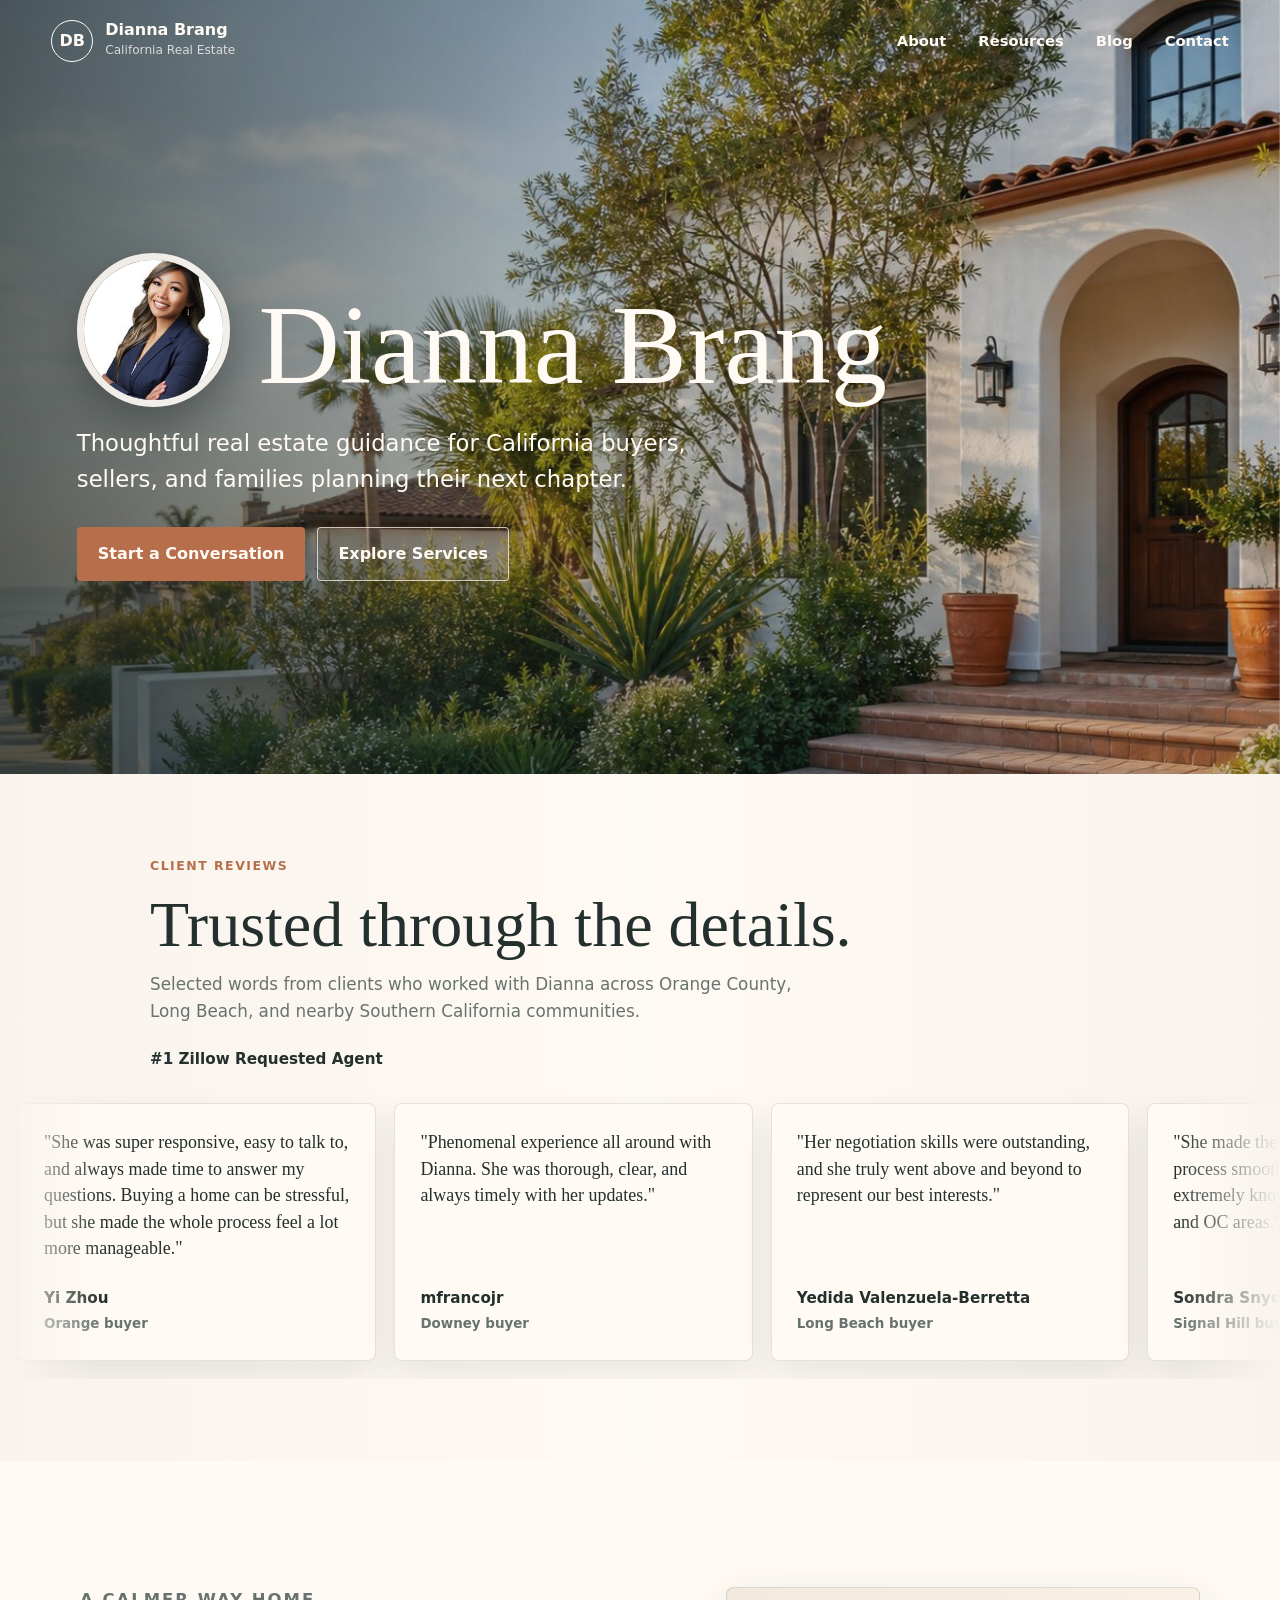
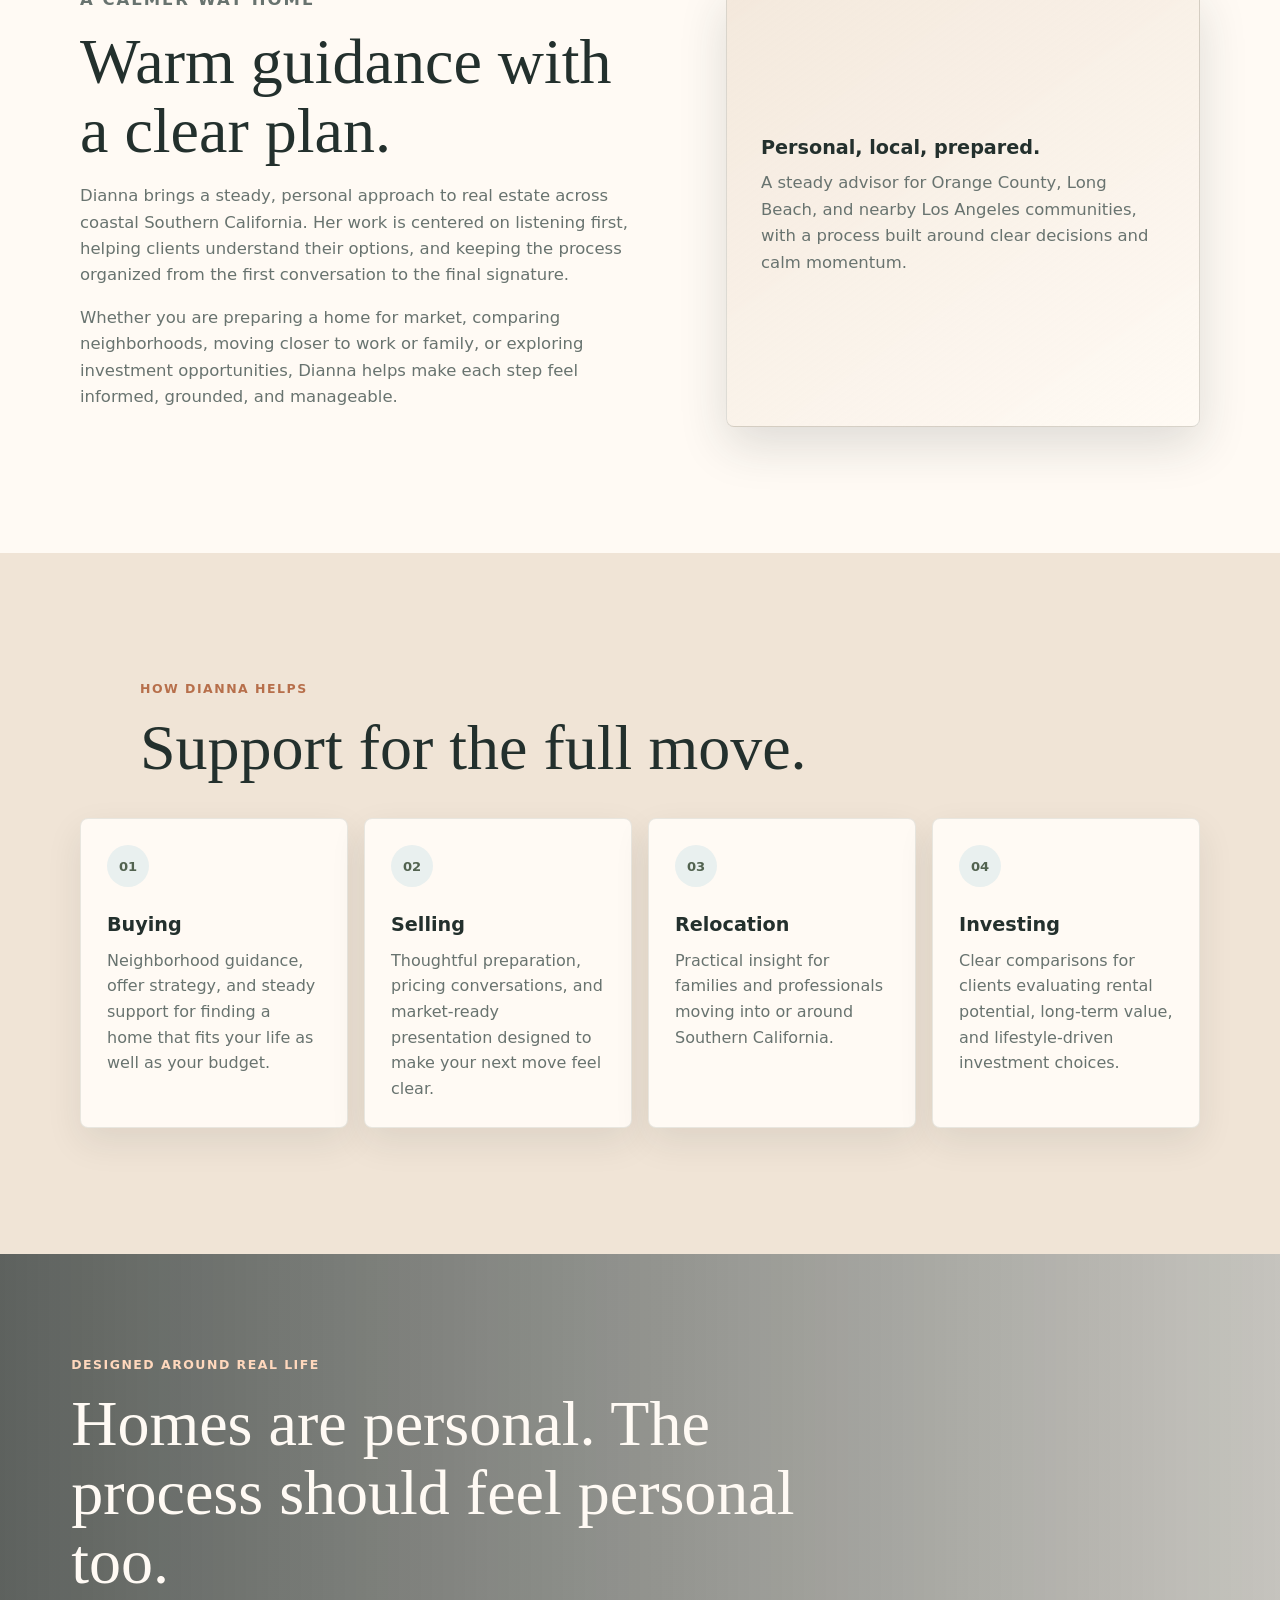
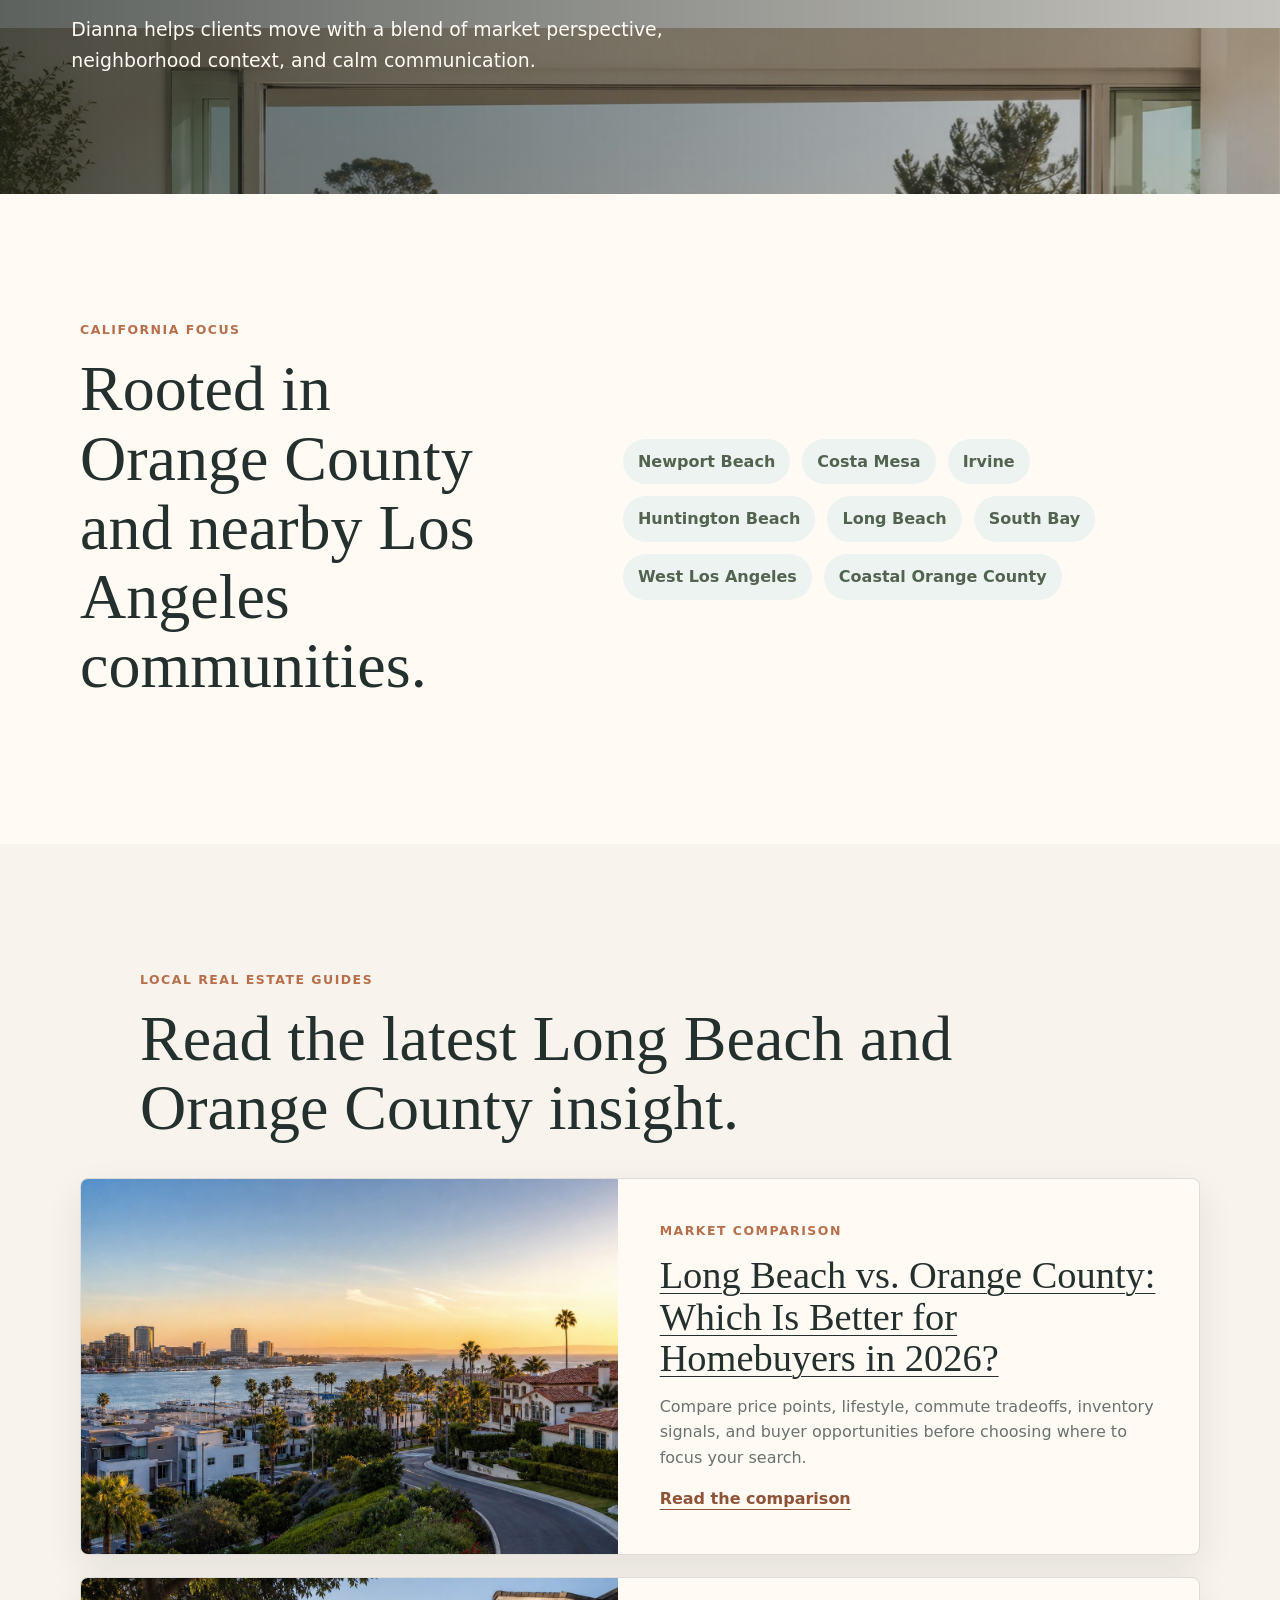
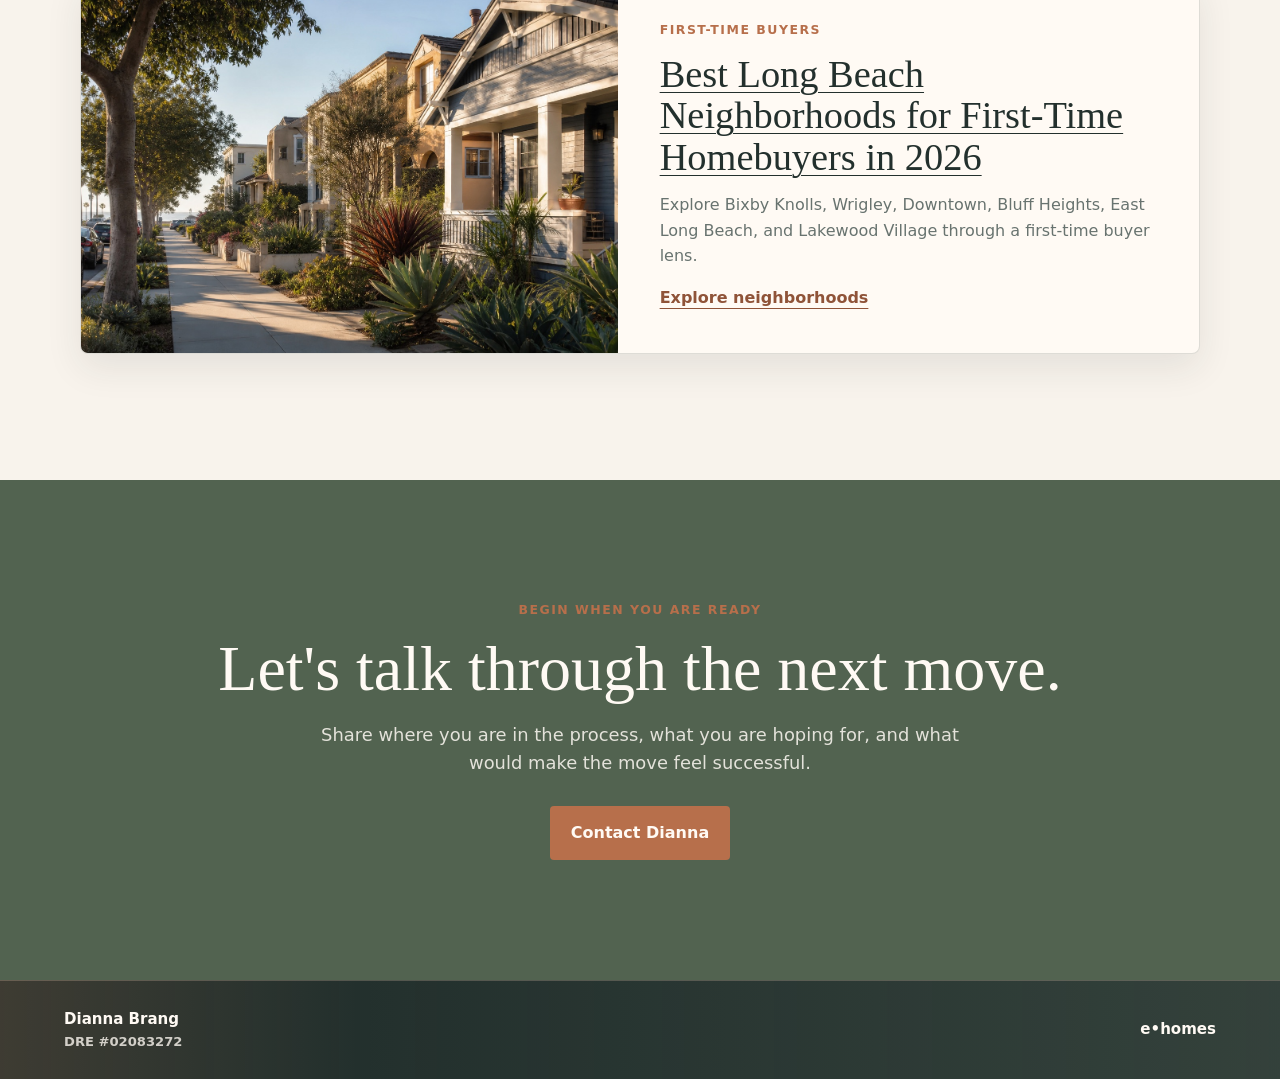
==== index.html @ 5119cfeb "removing top" ====
<!doctype html>
<html lang="en">
  <head>
    <meta charset="utf-8">
    <meta name="viewport" content="width=device-width, initial-scale=1">
    <meta
      name="description"
      content="Dianna Brang helps buyers and sellers move confidently through Orange County, Long Beach, Los Angeles, and Southern California real estate."
    >
    <meta name="robots" content="index, follow, max-image-preview:large">
    <title>Dianna Brang | California Real Estate Advisor</title>
    <link rel="canonical" href="https://www.diannabranghomes.com/">
    <link rel="stylesheet" href="./assets/css/styles.css?v=20260520-2">
    <script>
      if (window.location.pathname.endsWith("/index.html")) {
        window.location.replace(window.location.pathname.replace(/index\.html$/, "") + window.location.search + window.location.hash);
      }
    </script>
  </head>
  <body>
    <a class="skip-link" href="#main">Skip to content</a>

    <header class="site-header" data-site-header data-header-root="."></header>

    <main id="main">
      <section class="hero">
        <picture class="hero-media parallax-media" aria-hidden="true">
          <img
            class="parallax-image"
            src="./assets/img/california-home-hero.jpg"
            alt=""
            data-speed="0.18"
          >
        </picture>
        <div class="hero-shade" aria-hidden="true"></div>
        <div class="hero-content">
          <div class="hero-heading">
            <img class="hero-portrait" src="./media/profile_pic.jpg" alt="Portrait of Dianna Brang">
            <h1>Dianna Brang</h1>
          </div>
          <p class="hero-copy">
            Thoughtful real estate guidance for California buyers, sellers, and families
            planning their next chapter.
          </p>
          <div class="hero-actions">
            <a class="button button-primary" href="./contact/">Start a Conversation</a>
            <a class="button button-secondary" href="#services">Explore Services</a>
          </div>
        </div>
      </section>

      <section class="reviews-section" aria-labelledby="reviews-title">
        <div class="reviews-heading">
          <p class="eyebrow">Client Reviews</p>
          <h2 id="reviews-title">Trusted through the details.</h2>
          <p>
            Selected words from clients who worked with Dianna across Orange County,
            Long Beach, and nearby Southern California communities.
          </p>
        </div>

        <div class="award-note" aria-label="Zillow recognition">
          <strong>#1 Zillow Requested Agent</strong>
        </div>

        <div class="review-marquee" aria-label="Scrolling client review excerpts">
          <div class="review-track">
            <article class="review-card">
              <p>
                "She was super responsive, easy to talk to, and always made time to answer
                my questions. Buying a home can be stressful, but she made the whole
                process feel a lot more manageable."
              </p>
              <footer>Yi Zhou <span>Orange buyer</span></footer>
            </article>
            <article class="review-card">
              <p>
                "Phenomenal experience all around with Dianna. She was thorough, clear,
                and always timely with her updates."
              </p>
              <footer>mfrancojr <span>Downey buyer</span></footer>
            </article>
            <article class="review-card">
              <p>
                "Her negotiation skills were outstanding, and she truly went above and
                beyond to represent our best interests."
              </p>
              <footer>Yedida Valenzuela-Berretta <span>Long Beach buyer</span></footer>
            </article>
            <article class="review-card">
              <p>
                "She made the entire home-buying process smooth and stress-free. She's
                extremely knowledgeable about both LA and OC areas."
              </p>
              <footer>Sondra Snyder <span>Signal Hill buyer</span></footer>
            </article>
            <article class="review-card">
              <p>
                "Her professionalism, patience, and dedication made us feel confident and
                supported. We couldn't have asked for a better real estate agent."
              </p>
              <footer>laurarauch <span>Fountain Valley buyer</span></footer>
            </article>
            <article class="review-card">
              <p>
                "Dianna swiftly led the charge and kept us up to date with negotiation
                tactics alongside what was realistic for us."
              </p>
              <footer>Megan Ehlers <span>Huntington Beach buyer</span></footer>
            </article>
            <article class="review-card">
              <p>
                "As first-time home buyers, we had so many questions, and she patiently
                answered every one of them."
              </p>
              <footer>Jasmine Cheung <span>2024 buyer</span></footer>
            </article>
            <article class="review-card">
              <p>
                "She is so patient, attentive, hardworking and reliable. I would highly
                recommend Dianna if you want a trustworthy agent."
              </p>
              <footer>lornafortin <span>Norwalk buyer and seller</span></footer>
            </article>
            <article class="review-card">
              <p>
                "She led the entire process independently, from visiting condos on our
                behalf to managing timelines and expectations."
              </p>
              <footer>Antonio Garcia <span>Long Beach buyer</span></footer>
            </article>
            <article class="review-card">
              <p>
                "She was resourceful and connected us with a lender that saved us a full
                percentage point on the loan."
              </p>
              <footer>Brian Wilson <span>Orange buyer</span></footer>
            </article>

            <article class="review-card" aria-hidden="true">
              <p>
                "She was super responsive, easy to talk to, and always made time to answer
                my questions. Buying a home can be stressful, but she made the whole
                process feel a lot more manageable."
              </p>
              <footer>Yi Zhou <span>Orange buyer</span></footer>
            </article>
            <article class="review-card" aria-hidden="true">
              <p>
                "Phenomenal experience all around with Dianna. She was thorough, clear,
                and always timely with her updates."
              </p>
              <footer>mfrancojr <span>Downey buyer</span></footer>
            </article>
            <article class="review-card" aria-hidden="true">
              <p>
                "Her negotiation skills were outstanding, and she truly went above and
                beyond to represent our best interests."
              </p>
              <footer>Yedida Valenzuela-Berretta <span>Long Beach buyer</span></footer>
            </article>
            <article class="review-card" aria-hidden="true">
              <p>
                "She made the entire home-buying process smooth and stress-free. She's
                extremely knowledgeable about both LA and OC areas."
              </p>
              <footer>Sondra Snyder <span>Signal Hill buyer</span></footer>
            </article>
            <article class="review-card" aria-hidden="true">
              <p>
                "Her professionalism, patience, and dedication made us feel confident and
                supported. We couldn't have asked for a better real estate agent."
              </p>
              <footer>laurarauch <span>Fountain Valley buyer</span></footer>
            </article>
            <article class="review-card" aria-hidden="true">
              <p>
                "Dianna swiftly led the charge and kept us up to date with negotiation
                tactics alongside what was realistic for us."
              </p>
              <footer>Megan Ehlers <span>Huntington Beach buyer</span></footer>
            </article>
            <article class="review-card" aria-hidden="true">
              <p>
                "As first-time home buyers, we had so many questions, and she patiently
                answered every one of them."
              </p>
              <footer>Jasmine Cheung <span>2024 buyer</span></footer>
            </article>
            <article class="review-card" aria-hidden="true">
              <p>
                "She is so patient, attentive, hardworking and reliable. I would highly
                recommend Dianna if you want a trustworthy agent."
              </p>
              <footer>lornafortin <span>Norwalk buyer and seller</span></footer>
            </article>
            <article class="review-card" aria-hidden="true">
              <p>
                "She led the entire process independently, from visiting condos on our
                behalf to managing timelines and expectations."
              </p>
              <footer>Antonio Garcia <span>Long Beach buyer</span></footer>
            </article>
            <article class="review-card" aria-hidden="true">
              <p>
                "She was resourceful and connected us with a lender that saved us a full
                percentage point on the loan."
              </p>
              <footer>Brian Wilson <span>Orange buyer</span></footer>
            </article>
          </div>
        </div>
      </section>

      <section class="section about-section" id="about">
        <div class="content-grid about-grid">
          <div>
            <p class="eyebrow">A Calmer Way Home</p>
            <h2>Warm guidance with a clear plan.</h2>
            <p>
              Dianna brings a steady, personal approach to real estate across coastal
              Southern California. Her work is centered on listening first, helping clients
              understand their options, and keeping the process organized from the first
              conversation to the final signature.
            </p>
            <p>
              Whether you are preparing a home for market, comparing neighborhoods, moving
              closer to work or family, or exploring investment opportunities, Dianna helps
              make each step feel informed, grounded, and manageable.
            </p>
          </div>

          <aside class="profile-panel" aria-label="Dianna Brang profile">
            <div>
              <h3>Personal, local, prepared.</h3>
              <p>
                A steady advisor for Orange County, Long Beach, and nearby Los Angeles
                communities, with a process built around clear decisions and calm momentum.
              </p>
            </div>
          </aside>
        </div>
      </section>

      <section class="section services-section" id="services">
        <div class="section-heading">
          <p class="eyebrow">How Dianna Helps</p>
          <h2>Support for the full move.</h2>
        </div>

        <div class="service-grid">
          <article class="service-card">
            <span class="service-icon" aria-hidden="true">01</span>
            <h3>Buying</h3>
            <p>
              Neighborhood guidance, offer strategy, and steady support for finding a home
              that fits your life as well as your budget.
            </p>
          </article>
          <article class="service-card">
            <span class="service-icon" aria-hidden="true">02</span>
            <h3>Selling</h3>
            <p>
              Thoughtful preparation, pricing conversations, and market-ready presentation
              designed to make your next move feel clear.
            </p>
          </article>
          <article class="service-card">
            <span class="service-icon" aria-hidden="true">03</span>
            <h3>Relocation</h3>
            <p>
              Practical insight for families and professionals moving into or around
              Southern California.
            </p>
          </article>
          <article class="service-card">
            <span class="service-icon" aria-hidden="true">04</span>
            <h3>Investing</h3>
            <p>
              Clear comparisons for clients evaluating rental potential, long-term value,
              and lifestyle-driven investment choices.
            </p>
          </article>
        </div>
      </section>

      <section class="image-band">
        <div class="band-media parallax-media" aria-hidden="true">
          <img
            class="parallax-image"
            src="./assets/img/california-living-parallax.jpg"
            alt=""
            data-speed="0.14"
          >
        </div>
        <div class="band-content">
          <p class="eyebrow">Designed Around Real Life</p>
          <h2>Homes are personal. The process should feel personal too.</h2>
          <p>
            Dianna helps clients move with a blend of market perspective, neighborhood
            context, and calm communication.
          </p>
        </div>
      </section>

      <section class="section areas-section" id="areas">
        <div class="content-grid areas-grid">
          <div>
            <p class="eyebrow">California Focus</p>
            <h2>Rooted in Orange County and nearby Los Angeles communities.</h2>
          </div>
          <div class="area-list" aria-label="Service areas">
            <span>Newport Beach</span>
            <span>Costa Mesa</span>
            <span>Irvine</span>
            <span>Huntington Beach</span>
            <span>Long Beach</span>
            <span>South Bay</span>
            <span>West Los Angeles</span>
            <span>Coastal Orange County</span>
          </div>
        </div>
      </section>

      <section class="section blog-list-section" aria-labelledby="home-blog-title">
        <div class="section-heading">
          <p class="eyebrow">Local Real Estate Guides</p>
          <h2 id="home-blog-title">Read the latest Long Beach and Orange County insight.</h2>
        </div>

        <div class="blog-list">
          <article class="blog-card">
            <a class="blog-card-image" href="./blog/long-beach-vs-orange-county-real-estate-2026/" aria-label="Read Long Beach vs Orange County Real Estate">
              <img
                src="./assets/img/blog/long-beach-vs-orange-county-2026.jpg"
                alt="Southern California coastal homes representing Long Beach and Orange County real estate."
                width="1672"
                height="941"
                loading="lazy"
              >
            </a>
            <div class="blog-card-content">
              <p class="eyebrow">Market Comparison</p>
              <h2>
                <a href="./blog/long-beach-vs-orange-county-real-estate-2026/">
                  Long Beach vs. Orange County: Which Is Better for Homebuyers in 2026?
                </a>
              </h2>
              <p>
                Compare price points, lifestyle, commute tradeoffs, inventory signals, and
                buyer opportunities before choosing where to focus your search.
              </p>
              <a class="text-link" href="./blog/long-beach-vs-orange-county-real-estate-2026/">Read the comparison</a>
            </div>
          </article>

          <article class="blog-card">
            <a class="blog-card-image" href="./blog/best-long-beach-neighborhoods-first-time-homebuyers-2026/" aria-label="Read best Long Beach neighborhoods for first-time homebuyers">
              <img
                src="./assets/img/blog/long-beach-first-time-homebuyers-2026.jpg"
                alt="Tree-lined Long Beach street with starter homes and condos."
                width="1672"
                height="941"
                loading="lazy"
              >
            </a>
            <div class="blog-card-content">
              <p class="eyebrow">First-Time Buyers</p>
              <h2>
                <a href="./blog/best-long-beach-neighborhoods-first-time-homebuyers-2026/">
                  Best Long Beach Neighborhoods for First-Time Homebuyers in 2026
                </a>
              </h2>
              <p>
                Explore Bixby Knolls, Wrigley, Downtown, Bluff Heights, East Long Beach,
                and Lakewood Village through a first-time buyer lens.
              </p>
              <a class="text-link" href="./blog/best-long-beach-neighborhoods-first-time-homebuyers-2026/">Explore neighborhoods</a>
            </div>
          </article>
        </div>
      </section>

      <section class="cta-section">
        <div class="cta-inner">
          <p class="eyebrow">Begin When You Are Ready</p>
          <h2>Let's talk through the next move.</h2>
          <p>
            Share where you are in the process, what you are hoping for, and what would
            make the move feel successful.
          </p>
          <a class="button button-primary" href="./contact/">Contact Dianna</a>
        </div>
      </section>
    </main>

    <footer class="site-footer" data-site-footer></footer>

    <script src="./assets/js/main.js?v=20260520-3"></script>
  </body>
</html>
---- assets/css/styles.css ----
:root {
  --ivory: #f8f3ec;
  --warm-white: #fffaf4;
  --sand: #e7d5c2;
  --sage: #8b9b85;
  --sage-dark: #526350;
  --blue: #6d96a4;
  --terracotta: #b76f4b;
  --terracotta-dark: #8f5338;
  --charcoal: #23302d;
  --muted: #68736f;
  --line: rgba(35, 48, 45, 0.15);
  --shadow: 0 18px 48px rgba(35, 48, 45, 0.15);
  --header-height: 82px;
  font-family: ui-sans-serif, system-ui, -apple-system, BlinkMacSystemFont, "Segoe UI", sans-serif;
  color: var(--charcoal);
  background: var(--ivory);
}

* {
  box-sizing: border-box;
}

html {
  scroll-behavior: smooth;
}

body {
  margin: 0;
  background: var(--ivory);
  color: var(--charcoal);
  line-height: 1.6;
}

img {
  display: block;
  max-width: 100%;
}

a {
  color: inherit;
}

button,
input,
select,
textarea {
  font: inherit;
}

.skip-link {
  position: fixed;
  top: 12px;
  left: 12px;
  z-index: 100;
  transform: translateY(-150%);
  background: var(--charcoal);
  color: var(--warm-white);
  padding: 10px 14px;
  border-radius: 4px;
}

.skip-link:focus {
  transform: translateY(0);
}

.sr-only {
  position: absolute;
  width: 1px;
  height: 1px;
  padding: 0;
  margin: -1px;
  overflow: hidden;
  clip: rect(0, 0, 0, 0);
  white-space: nowrap;
  border: 0;
}

.site-header {
  position: fixed;
  top: 0;
  left: 0;
  right: 0;
  z-index: 20;
  min-height: var(--header-height);
  display: flex;
  align-items: center;
  justify-content: space-between;
  gap: 24px;
  padding: 18px clamp(18px, 4vw, 56px);
  color: var(--warm-white);
  transition: background 180ms ease, box-shadow 180ms ease, color 180ms ease;
}

.site-header.is-scrolled,
body.contact-page .site-header,
body.interior-page .site-header {
  background: rgba(255, 250, 244, 0.92);
  color: var(--charcoal);
  box-shadow: 0 10px 30px rgba(35, 48, 45, 0.1);
  backdrop-filter: blur(16px);
}

.brand {
  display: inline-flex;
  align-items: center;
  gap: 12px;
  text-decoration: none;
  min-width: 0;
}

.brand-mark {
  display: grid;
  place-items: center;
  width: 42px;
  height: 42px;
  border: 1px solid currentColor;
  border-radius: 50%;
  font-weight: 700;
  letter-spacing: 0;
}

.brand strong,
.brand small {
  display: block;
}

.brand strong {
  font-size: 1rem;
  line-height: 1.15;
}

.brand small {
  margin-top: 2px;
  font-size: 0.76rem;
  color: currentColor;
  opacity: 0.78;
}

.site-nav {
  display: flex;
  align-items: center;
  gap: clamp(16px, 2.5vw, 34px);
  font-size: 0.92rem;
  font-weight: 650;
}

.site-nav a {
  position: relative;
  text-decoration: none;
}

.site-nav a::after {
  content: "";
  position: absolute;
  left: 0;
  right: 0;
  bottom: -7px;
  height: 2px;
  background: currentColor;
  transform: scaleX(0);
  transform-origin: left;
  transition: transform 160ms ease;
}

.site-nav a:hover::after,
.site-nav a:focus-visible::after,
.site-nav a[aria-current="page"]::after {
  transform: scaleX(1);
}

.nav-toggle {
  display: none;
  width: 44px;
  height: 44px;
  border: 1px solid currentColor;
  border-radius: 50%;
  background: transparent;
  color: inherit;
  place-items: center;
  padding: 0;
}

.nav-toggle-line {
  display: block;
  width: 18px;
  height: 2px;
  background: currentColor;
  margin: 3px auto;
}

.hero,
.image-band {
  position: relative;
  overflow: hidden;
  isolation: isolate;
}

.hero {
  min-height: 86svh;
  display: flex;
  align-items: center;
  padding: calc(var(--header-height) + 48px) clamp(20px, 6vw, 80px) 70px;
}

.hero-media,
.band-media {
  position: absolute;
  inset: 0;
  z-index: -2;
}

.hero-media img,
.band-media img {
  width: 100%;
  height: 116%;
  object-fit: cover;
  transform: translate3d(0, var(--parallax-y, 0), 0);
  will-change: transform;
}

.hero-media img {
  object-position: center;
}

.hero-shade {
  position: absolute;
  inset: 0;
  z-index: -1;
  background:
    linear-gradient(90deg, rgba(25, 34, 31, 0.7), rgba(25, 34, 31, 0.22) 52%, rgba(25, 34, 31, 0.08)),
    linear-gradient(0deg, rgba(35, 48, 45, 0.16), transparent 52%);
}

.hero-content {
  max-width: 940px;
  color: var(--warm-white);
  text-wrap: balance;
}

.hero-heading {
  display: flex;
  align-items: end;
  gap: clamp(18px, 3vw, 28px);
  margin-bottom: 18px;
}

.hero-portrait {
  flex: 0 0 auto;
  width: clamp(96px, 12vw, 154px);
  aspect-ratio: 1;
  object-fit: cover;
  border-radius: 50%;
  border: 7px solid rgba(255, 250, 244, 0.9);
  box-shadow: 0 18px 44px rgba(10, 16, 15, 0.34);
}

.hero-heading h1 {
  max-width: 760px;
  font-size: clamp(3.6rem, 8.8vw, 7.2rem);
}

.eyebrow {
  margin: 0 0 14px;
  color: var(--terracotta);
  font-size: 0.78rem;
  font-weight: 800;
  letter-spacing: 0.12em;
  text-transform: uppercase;
}

.hero .eyebrow,
.image-band .eyebrow {
  color: #ffd8bd;
}

h1,
h2,
h3,
p {
  margin-top: 0;
}

h1,
h2,
h3 {
  line-height: 1.08;
}

h1 {
  margin-bottom: 0;
  font-family: Georgia, "Times New Roman", serif;
  font-size: clamp(4rem, 12vw, 8.8rem);
  font-weight: 500;
  letter-spacing: 0;
}

h2 {
  margin-bottom: 18px;
  font-family: Georgia, "Times New Roman", serif;
  font-size: clamp(2.1rem, 5vw, 4.8rem);
  font-weight: 500;
  letter-spacing: 0;
}

h3 {
  margin-bottom: 12px;
  font-size: 1.2rem;
}

.hero-copy {
  max-width: 610px;
  margin-bottom: 30px;
  font-size: clamp(1.05rem, 2vw, 1.42rem);
}

.hero-actions {
  display: flex;
  flex-wrap: wrap;
  gap: 12px;
}

.reviews-section {
  overflow: hidden;
  padding: clamp(52px, 7vw, 82px) 0;
  background:
    linear-gradient(90deg, rgba(248, 243, 236, 1), rgba(255, 250, 244, 0.92), rgba(248, 243, 236, 1)),
    var(--ivory);
}

.reviews-heading {
  width: min(980px, calc(100% - 40px));
  margin: 0 auto 30px;
}

.reviews-heading h2 {
  max-width: 760px;
  margin-bottom: 12px;
}

.reviews-heading p:not(.eyebrow) {
  max-width: 680px;
  margin-bottom: 0;
  color: var(--muted);
  font-size: 1.05rem;
}

.award-note {
  width: min(980px, calc(100% - 40px));
  margin: -8px auto 24px;
  display: flex;
  flex-wrap: wrap;
  align-items: center;
  gap: 8px 12px;
  color: var(--muted);
  font-size: 0.95rem;
}

.award-note strong {
  color: var(--charcoal);
  font-weight: 800;
}

.review-marquee {
  position: relative;
  width: 100%;
  overflow: hidden;
}

.review-marquee::before,
.review-marquee::after {
  content: "";
  position: absolute;
  top: 0;
  bottom: 0;
  z-index: 2;
  width: clamp(34px, 8vw, 120px);
  pointer-events: none;
}

.review-marquee::before {
  left: 0;
  background: linear-gradient(90deg, var(--ivory), rgba(248, 243, 236, 0));
}

.review-marquee::after {
  right: 0;
  background: linear-gradient(270deg, var(--ivory), rgba(248, 243, 236, 0));
}

.review-track {
  display: flex;
  width: max-content;
  max-width: none;
  flex-wrap: nowrap;
  gap: 18px;
  padding: 8px 18px 18px;
  animation: review-scroll 74s linear infinite;
}

.review-marquee:hover .review-track,
.review-marquee:focus-within .review-track {
  animation-play-state: paused;
}

.review-card {
  flex: 0 0 auto;
  display: flex;
  flex-direction: column;
  justify-content: space-between;
  width: clamp(280px, 28vw, 390px);
  min-height: 248px;
  padding: 25px;
  border: 1px solid rgba(35, 48, 45, 0.12);
  border-radius: 8px;
  background: var(--warm-white);
  box-shadow: 0 14px 36px rgba(35, 48, 45, 0.09);
}

.review-card p {
  margin-bottom: 24px;
  color: var(--charcoal);
  font-family: Georgia, "Times New Roman", serif;
  font-size: 1.12rem;
  line-height: 1.48;
}

.review-card footer {
  color: var(--charcoal);
  font-size: 0.95rem;
  font-weight: 800;
}

.review-card span {
  display: block;
  margin-top: 3px;
  color: var(--muted);
  font-size: 0.84rem;
  font-weight: 700;
}

@keyframes review-scroll {
  from {
    transform: translateX(0);
  }

  to {
    transform: translateX(-50%);
  }
}

.button {
  display: inline-flex;
  align-items: center;
  justify-content: center;
  min-height: 48px;
  padding: 13px 20px;
  border: 1px solid transparent;
  border-radius: 4px;
  font-weight: 750;
  text-decoration: none;
  cursor: pointer;
  transition: transform 160ms ease, background 160ms ease, color 160ms ease, border-color 160ms ease;
}

.button:hover,
.button:focus-visible {
  transform: translateY(-1px);
}

.button:disabled {
  cursor: wait;
  opacity: 0.68;
  transform: none;
}

.button-primary {
  background: var(--terracotta);
  color: var(--warm-white);
}

.button-primary:hover,
.button-primary:focus-visible {
  background: var(--terracotta-dark);
}

.button-secondary {
  border-color: rgba(255, 250, 244, 0.72);
  color: var(--warm-white);
  background: rgba(255, 250, 244, 0.08);
}

.section {
  padding: clamp(72px, 10vw, 126px) clamp(20px, 5vw, 72px);
}

.content-grid {
  width: min(1120px, 100%);
  margin: 0 auto;
  display: grid;
  grid-template-columns: minmax(0, 1.08fr) minmax(280px, 0.92fr);
  gap: clamp(36px, 7vw, 92px);
  align-items: center;
}

.about-section {
  background: var(--warm-white);
}

.about-grid p {
  max-width: 670px;
  color: var(--muted);
  font-size: 1.03rem;
}

.inline-links {
  margin-top: 24px;
}

.inline-links a,
.contact-aside a,
.site-footer a {
  color: var(--terracotta-dark);
  font-weight: 750;
  text-underline-offset: 4px;
}

.profile-panel {
  align-self: stretch;
  display: grid;
  align-content: center;
  gap: 22px;
  padding: clamp(18px, 4vw, 34px);
  border: 1px solid var(--line);
  border-radius: 8px;
  background: linear-gradient(145deg, rgba(231, 213, 194, 0.48), rgba(255, 250, 244, 0.92));
  box-shadow: var(--shadow);
}

.contact-aside img {
  width: 160px;
  height: 160px;
  object-fit: cover;
  border-radius: 50%;
  border: 8px solid var(--warm-white);
  box-shadow: 0 16px 36px rgba(35, 48, 45, 0.12);
}

.profile-panel p {
  margin-bottom: 0;
}

.services-section {
  background: #f0e4d6;
}

.section-heading {
  width: min(1000px, 100%);
  margin: 0 auto 36px;
}

.service-grid {
  width: min(1120px, 100%);
  margin: 0 auto;
  display: grid;
  grid-template-columns: repeat(4, minmax(0, 1fr));
  gap: 16px;
}

.service-card {
  min-height: 270px;
  padding: 26px;
  border-radius: 8px;
  background: var(--warm-white);
  border: 1px solid rgba(35, 48, 45, 0.1);
  box-shadow: 0 14px 36px rgba(35, 48, 45, 0.09);
}

.service-card p {
  margin-bottom: 0;
  color: var(--muted);
}

.service-icon {
  display: inline-grid;
  place-items: center;
  width: 42px;
  height: 42px;
  margin-bottom: 28px;
  border-radius: 50%;
  background: #e9f0ef;
  color: var(--sage-dark);
  font-size: 0.82rem;
  font-weight: 800;
}

.calculator-section {
  background: var(--warm-white);
}

.calculator-layout {
  width: min(1120px, 100%);
  margin: 0 auto;
  display: grid;
  grid-template-columns: minmax(260px, 0.82fr) minmax(0, 1.18fr);
  gap: clamp(32px, 6vw, 76px);
  align-items: start;
}

.calculator-intro {
  position: sticky;
  top: calc(var(--header-height) + 24px);
}

.calculator-intro p:not(.eyebrow) {
  max-width: 540px;
  color: var(--muted);
  font-size: 1.04rem;
}

.mortgage-calculator {
  display: grid;
  gap: 18px;
  padding: clamp(22px, 4vw, 34px);
  border: 1px solid var(--line);
  border-radius: 8px;
  background: linear-gradient(145deg, rgba(231, 213, 194, 0.32), rgba(255, 250, 244, 0.96));
  box-shadow: var(--shadow);
}

.calculator-fields {
  display: grid;
  grid-template-columns: repeat(2, minmax(0, 1fr));
  gap: 16px;
}

.mortgage-calculator label {
  display: grid;
  gap: 7px;
  color: var(--charcoal);
  font-weight: 750;
}

.mortgage-calculator label span {
  font-size: 0.92rem;
}

.mortgage-calculator input,
.mortgage-calculator select {
  width: 100%;
  min-height: 48px;
  border: 1px solid rgba(35, 48, 45, 0.22);
  border-radius: 5px;
  background: #fffdf9;
  color: var(--charcoal);
  padding: 12px 13px;
  outline: none;
  transition: border-color 160ms ease, box-shadow 160ms ease;
}

.mortgage-calculator input:focus,
.mortgage-calculator select:focus {
  border-color: var(--blue);
  box-shadow: 0 0 0 4px rgba(109, 150, 164, 0.18);
}

.calculator-result {
  padding: clamp(20px, 4vw, 30px);
  border-radius: 8px;
  background: var(--charcoal);
  color: var(--warm-white);
}

.calculator-result > span {
  display: block;
  color: rgba(255, 250, 244, 0.72);
  font-size: 0.86rem;
  font-weight: 800;
  letter-spacing: 0.08em;
  text-transform: uppercase;
}

.calculator-result strong {
  display: block;
  margin-top: 6px;
  font-size: clamp(2.35rem, 6vw, 4rem);
  line-height: 1.05;
}

.calculator-result dl {
  display: grid;
  gap: 10px;
  margin: 24px 0 0;
}

.calculator-result div {
  display: flex;
  align-items: baseline;
  justify-content: space-between;
  gap: 16px;
  padding-top: 10px;
  border-top: 1px solid rgba(255, 250, 244, 0.16);
}

.calculator-result dt {
  color: rgba(255, 250, 244, 0.72);
}

.calculator-result dd {
  margin: 0;
  font-weight: 800;
}

.calculator-result p {
  margin: 20px 0 0;
  color: rgba(255, 250, 244, 0.7);
  font-size: 0.9rem;
}

.image-band {
  min-height: 540px;
  display: grid;
  place-items: center;
  padding: 80px 20px;
  color: var(--warm-white);
}

.image-band::after {
  content: "";
  position: absolute;
  inset: 0;
  z-index: -1;
  background: linear-gradient(90deg, rgba(20, 29, 27, 0.68), rgba(20, 29, 27, 0.22));
}

.band-content {
  width: min(840px, 100%);
  margin-right: auto;
  padding-left: clamp(0px, 4vw, 52px);
}

.band-content p:not(.eyebrow) {
  max-width: 620px;
  font-size: 1.18rem;
}

.areas-section {
  background: var(--warm-white);
}

.areas-grid {
  grid-template-columns: minmax(0, 0.88fr) minmax(0, 1.12fr);
}

.area-list {
  display: flex;
  flex-wrap: wrap;
  gap: 12px;
}

.area-list span {
  display: inline-flex;
  align-items: center;
  min-height: 44px;
  padding: 10px 15px;
  border-radius: 999px;
  background: #edf3f1;
  color: var(--sage-dark);
  font-weight: 700;
}

.cta-section {
  padding: clamp(76px, 10vw, 120px) 20px;
  background: var(--sage-dark);
  color: var(--warm-white);
}

.cta-inner {
  width: min(860px, 100%);
  margin: 0 auto;
  text-align: center;
}

.cta-inner p:not(.eyebrow) {
  max-width: 650px;
  margin: 0 auto 28px;
  color: rgba(255, 250, 244, 0.84);
  font-size: 1.12rem;
}

.site-footer {
  display: grid;
  grid-template-columns: repeat(2, minmax(0, 1fr));
  align-items: center;
  gap: 16px;
  padding: 28px clamp(20px, 5vw, 72px);
  border-top: 1px solid rgba(255, 216, 189, 0.22);
  background:
    linear-gradient(90deg, rgba(183, 111, 75, 0.18), transparent 28%, rgba(139, 155, 133, 0.16)),
    var(--charcoal);
  color: var(--warm-white);
  font-size: 0.94rem;
  letter-spacing: 0;
}

.site-footer .footer-brand,
.site-footer .footer-item {
  color: inherit;
  font: inherit;
  font-weight: 650;
  line-height: 1.4;
  margin: 0;
  overflow-wrap: anywhere;
  text-decoration: none;
}

.footer-brand {
  display: flex;
  flex-direction: column;
  gap: 3px;
  text-align: left;
}

.footer-license {
  color: rgba(255, 250, 244, 0.78);
  font-size: 0.82rem;
  font-weight: 600;
}

.site-footer .footer-item {
  text-align: right;
}

.contact-hero {
  min-height: 430px;
  display: grid;
  align-items: end;
  padding: calc(var(--header-height) + 70px) clamp(20px, 5vw, 72px) 70px;
  background:
    linear-gradient(125deg, rgba(82, 99, 80, 0.95), rgba(109, 150, 164, 0.76)),
    url("../img/california-living-parallax.jpg") center / cover;
  color: var(--warm-white);
}

.contact-intro {
  width: min(900px, 100%);
}

.contact-intro h1 {
  font-size: clamp(3rem, 8vw, 6.2rem);
}

.contact-intro p {
  max-width: 680px;
  font-size: 1.12rem;
  color: rgba(255, 250, 244, 0.86);
}

.contact-section {
  background: var(--ivory);
}

.contact-layout {
  width: min(1120px, 100%);
  margin: 0 auto;
  display: grid;
  grid-template-columns: minmax(250px, 0.72fr) minmax(0, 1.28fr);
  gap: clamp(28px, 5vw, 62px);
  align-items: start;
}

.contact-aside {
  position: sticky;
  top: calc(var(--header-height) + 24px);
  padding: 28px;
  border-radius: 8px;
  background: var(--warm-white);
  border: 1px solid var(--line);
  box-shadow: var(--shadow);
}

.contact-aside img {
  margin-bottom: 22px;
}

.contact-aside p {
  color: var(--muted);
}

.contact-form {
  padding: clamp(22px, 4vw, 38px);
  border-radius: 8px;
  background: var(--warm-white);
  border: 1px solid var(--line);
  box-shadow: var(--shadow);
}

.form-grid {
  display: grid;
  grid-template-columns: repeat(2, minmax(0, 1fr));
  gap: 18px;
}

.contact-form label {
  display: grid;
  gap: 7px;
  color: var(--charcoal);
  font-weight: 750;
}

.contact-form label span {
  font-size: 0.92rem;
}

.contact-form input,
.contact-form select,
.contact-form textarea {
  width: 100%;
  border: 1px solid rgba(35, 48, 45, 0.22);
  border-radius: 5px;
  background: #fffdf9;
  color: var(--charcoal);
  padding: 12px 13px;
  outline: none;
  transition: border-color 160ms ease, box-shadow 160ms ease;
}

.contact-form select:has(option[value=""]:checked),
.contact-form select option[value=""] {
  color: rgba(35, 48, 45, 0.52);
}

.contact-form select option:not([value=""]) {
  color: var(--charcoal);
}

.contact-form textarea {
  resize: vertical;
  min-height: 160px;
}

.contact-form input:focus,
.contact-form select:focus,
.contact-form textarea:focus {
  border-color: var(--blue);
  box-shadow: 0 0 0 4px rgba(109, 150, 164, 0.18);
}

.contact-form .field-error {
  border-color: var(--terracotta-dark);
}

.full-field {
  grid-column: 1 / -1;
}

.form-note {
  margin: 18px 0 24px;
  color: var(--muted);
  font-size: 0.94rem;
}

.form-status {
  margin: 16px 0 0;
  min-height: 24px;
  color: var(--sage-dark);
  font-weight: 750;
}

.form-status.is-error {
  color: var(--terracotta-dark);
}

.form-status.is-success {
  color: var(--sage-dark);
}

.blog-index-hero {
  background:
    linear-gradient(125deg, rgba(35, 48, 45, 0.9), rgba(82, 99, 80, 0.7)),
    url("../img/blog/housing-market-update-2026.jpg") center / cover;
}

.blog-list-section {
  background: var(--ivory);
}

.blog-list {
  width: min(1120px, 100%);
  margin: 0 auto;
  display: grid;
  gap: 22px;
}

.blog-card {
  display: grid;
  grid-template-columns: minmax(260px, 0.48fr) minmax(0, 0.52fr);
  overflow: hidden;
  border: 1px solid var(--line);
  border-radius: 8px;
  background: var(--warm-white);
  box-shadow: 0 14px 36px rgba(35, 48, 45, 0.09);
}

.blog-card-image {
  position: relative;
  min-height: 280px;
  background: #d8e4e0;
}

.blog-card-image img {
  width: 100%;
  height: 100%;
  object-fit: cover;
}

.blog-card-content {
  display: grid;
  align-content: center;
  padding: clamp(24px, 4vw, 42px);
}

.blog-card h2 {
  margin-bottom: 14px;
  font-size: clamp(1.65rem, 3vw, 2.55rem);
}

.blog-card h2 a,
.text-link,
.related-grid a {
  color: inherit;
  text-decoration-thickness: 1px;
  text-underline-offset: 5px;
}

.blog-card p:not(.eyebrow) {
  color: var(--muted);
  font-size: 1rem;
}

.text-link {
  color: var(--terracotta-dark);
  font-weight: 800;
}

.blog-article-hero {
  padding: calc(var(--header-height) + 74px) clamp(20px, 5vw, 72px) 44px;
  background:
    linear-gradient(135deg, rgba(255, 250, 244, 0.96), rgba(231, 213, 194, 0.72)),
    var(--warm-white);
}

.blog-article-intro {
  width: min(980px, 100%);
  margin: 0 auto;
}

.blog-article-intro h1 {
  max-width: 980px;
  margin-bottom: 20px;
  color: var(--charcoal);
  font-size: clamp(2.6rem, 6.6vw, 5.8rem);
}

.blog-article-intro p:not(.eyebrow):not(.article-meta) {
  max-width: 780px;
  color: var(--muted);
  font-size: clamp(1.08rem, 2vw, 1.28rem);
}

.breadcrumb {
  display: flex;
  flex-wrap: wrap;
  gap: 8px;
  margin-bottom: 28px;
  color: var(--muted);
  font-size: 0.88rem;
  font-weight: 750;
}

.breadcrumb a {
  color: var(--terracotta-dark);
  text-decoration-thickness: 1px;
  text-underline-offset: 4px;
}

.article-meta {
  margin: 18px 0 0;
  color: var(--sage-dark);
  font-size: 0.94rem;
  font-weight: 800;
}

.article-cover {
  width: min(1120px, calc(100% - 40px));
  margin: clamp(28px, 5vw, 52px) auto 0;
  overflow: hidden;
  border-radius: 8px;
  box-shadow: var(--shadow);
}

.article-cover img {
  width: 100%;
  aspect-ratio: 1672 / 941;
  object-fit: cover;
}

.blog-article {
  width: min(860px, calc(100% - 40px));
  margin: 0 auto;
  padding: clamp(46px, 7vw, 78px) 0 clamp(60px, 8vw, 92px);
  color: var(--charcoal);
  font-size: 1.06rem;
}

.blog-article h2 {
  margin-top: 44px;
  margin-bottom: 14px;
  font-size: clamp(1.65rem, 3vw, 2.55rem);
}

.blog-article p,
.blog-article li {
  color: var(--muted);
}

.blog-article strong {
  color: var(--charcoal);
}

.blog-article ul {
  padding-left: 1.2rem;
}

.blog-article li + li {
  margin-top: 7px;
}

.article-summary,
.info-panel,
.article-cta {
  border: 1px solid var(--line);
  border-radius: 8px;
  background: var(--warm-white);
  box-shadow: 0 14px 36px rgba(35, 48, 45, 0.08);
}

.article-summary {
  margin-bottom: 34px;
  padding: clamp(22px, 4vw, 30px);
}

.article-summary h2,
.info-panel h2,
.article-cta h2 {
  margin-top: 0;
}

.comparison-grid {
  display: grid;
  grid-template-columns: repeat(2, minmax(0, 1fr));
  gap: 18px;
  margin: 34px 0 12px;
}

.info-panel {
  padding: clamp(22px, 3vw, 28px);
}

.info-panel h2 {
  font-size: clamp(1.35rem, 2.2vw, 1.8rem);
}

.neighborhood-list {
  display: grid;
  gap: 16px;
  margin-top: 30px;
}

.neighborhood-item {
  padding-bottom: 24px;
  border-bottom: 1px solid var(--line);
}

.neighborhood-item:last-child {
  border-bottom: 0;
}

.article-cta {
  margin-top: 46px;
  padding: clamp(24px, 4vw, 34px);
  background: linear-gradient(145deg, rgba(231, 213, 194, 0.42), rgba(255, 250, 244, 0.96));
}

.article-actions {
  display: flex;
  flex-wrap: wrap;
  gap: 12px;
  margin-top: 22px;
}

.button-outline {
  border-color: rgba(35, 48, 45, 0.24);
  background: transparent;
  color: var(--charcoal);
}

.button-outline:hover,
.button-outline:focus-visible {
  border-color: var(--terracotta-dark);
  color: var(--terracotta-dark);
}

.sources-section {
  margin-top: 48px;
  padding-top: 26px;
  border-top: 1px solid var(--line);
}

.sources-section h2 {
  font-size: clamp(1.35rem, 2.4vw, 1.9rem);
}

.sources-section a,
.related-grid a {
  color: var(--terracotta-dark);
  font-weight: 750;
}

.related-posts {
  background: var(--warm-white);
}

.related-grid {
  width: min(1120px, 100%);
  margin: 0 auto;
  display: grid;
  grid-template-columns: repeat(2, minmax(0, 1fr));
  gap: 16px;
}

.related-grid a {
  display: grid;
  align-items: center;
  min-height: 112px;
  padding: 24px;
  border: 1px solid var(--line);
  border-radius: 8px;
  background: var(--ivory);
  box-shadow: 0 10px 28px rgba(35, 48, 45, 0.07);
}

@media (max-width: 920px) {
  .site-header {
    min-height: 72px;
  }

  .nav-toggle {
    display: grid;
  }

  .site-nav {
    position: absolute;
    top: calc(100% - 8px);
    right: clamp(18px, 4vw, 40px);
    width: min(280px, calc(100vw - 36px));
    display: grid;
    gap: 0;
    padding: 10px;
    border-radius: 8px;
    background: var(--warm-white);
    color: var(--charcoal);
    box-shadow: var(--shadow);
    transform: translateY(-8px);
    opacity: 0;
    pointer-events: none;
    transition: opacity 160ms ease, transform 160ms ease;
  }

  .site-header.nav-open .site-nav {
    transform: translateY(0);
    opacity: 1;
    pointer-events: auto;
  }

  .site-nav a {
    padding: 12px;
  }

  .content-grid,
  .areas-grid,
  .calculator-layout,
  .contact-layout,
  .blog-card,
  .comparison-grid,
  .related-grid {
    grid-template-columns: 1fr;
  }

  .calculator-intro {
    position: static;
  }

  .service-grid {
    grid-template-columns: repeat(2, minmax(0, 1fr));
  }

  .contact-aside {
    position: static;
  }

  .blog-card-image {
    min-height: 250px;
  }
}

@media (max-width: 640px) {
  :root {
    --header-height: 72px;
  }

  .site-header {
    padding: 14px 18px;
  }

  .brand small {
    display: none;
  }

  .hero {
    min-height: 82svh;
    align-items: end;
    padding: calc(var(--header-height) + 36px) 20px 56px;
  }

  h1 {
    font-size: clamp(3.35rem, 18vw, 5.5rem);
  }

  .hero-actions,
  .button {
    width: 100%;
  }

  .article-actions {
    width: 100%;
  }

  .hero-heading {
    align-items: start;
    flex-direction: column;
  }

  .hero-portrait {
    width: 98px;
    border-width: 5px;
  }

  .hero-media img,
  .band-media img {
    height: 100%;
    transform: none;
  }

  .review-track {
    animation-duration: 96s;
  }

  .review-card {
    min-height: 286px;
  }

  .service-grid,
  .calculator-fields,
  .form-grid {
    grid-template-columns: 1fr;
  }

  .service-card {
    min-height: 0;
  }

  .image-band {
    min-height: 470px;
    place-items: end start;
  }

  .band-content {
    padding-left: 0;
  }

  .site-footer {
    gap: 10px;
    padding: 22px 16px;
    font-size: clamp(0.72rem, 2.6vw, 0.9rem);
  }

  .blog-article,
  .article-cover {
    width: calc(100% - 36px);
  }
}

@media (prefers-reduced-motion: reduce) {
  *,
  *::before,
  *::after {
    scroll-behavior: auto !important;
    transition-duration: 0.01ms !important;
    animation-duration: 0.01ms !important;
  }

  .parallax-image {
    transform: none !important;
  }

  .review-track {
    transform: none !important;
    scroll-snap-type: x mandatory;
    animation: none;
  }

  .review-marquee {
    overflow-x: auto;
  }

  .review-card {
    scroll-snap-align: start;
  }
}
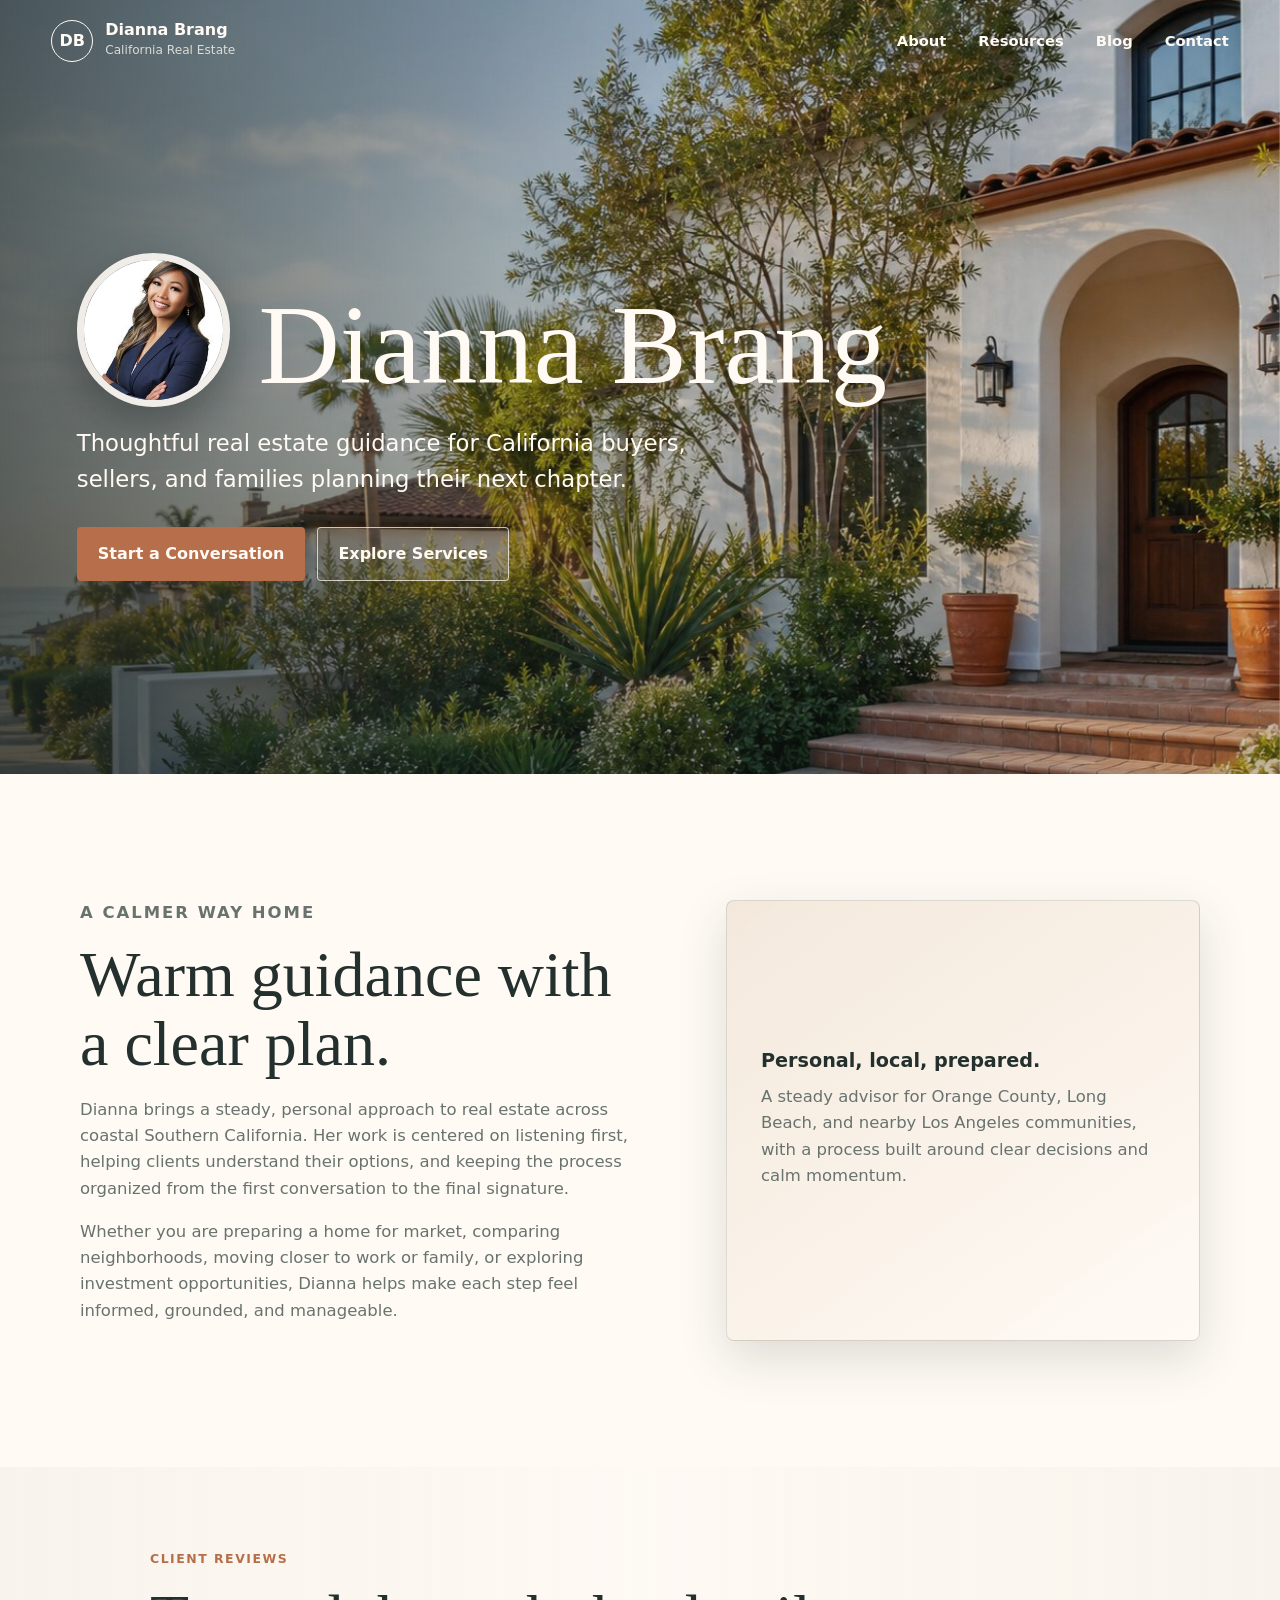
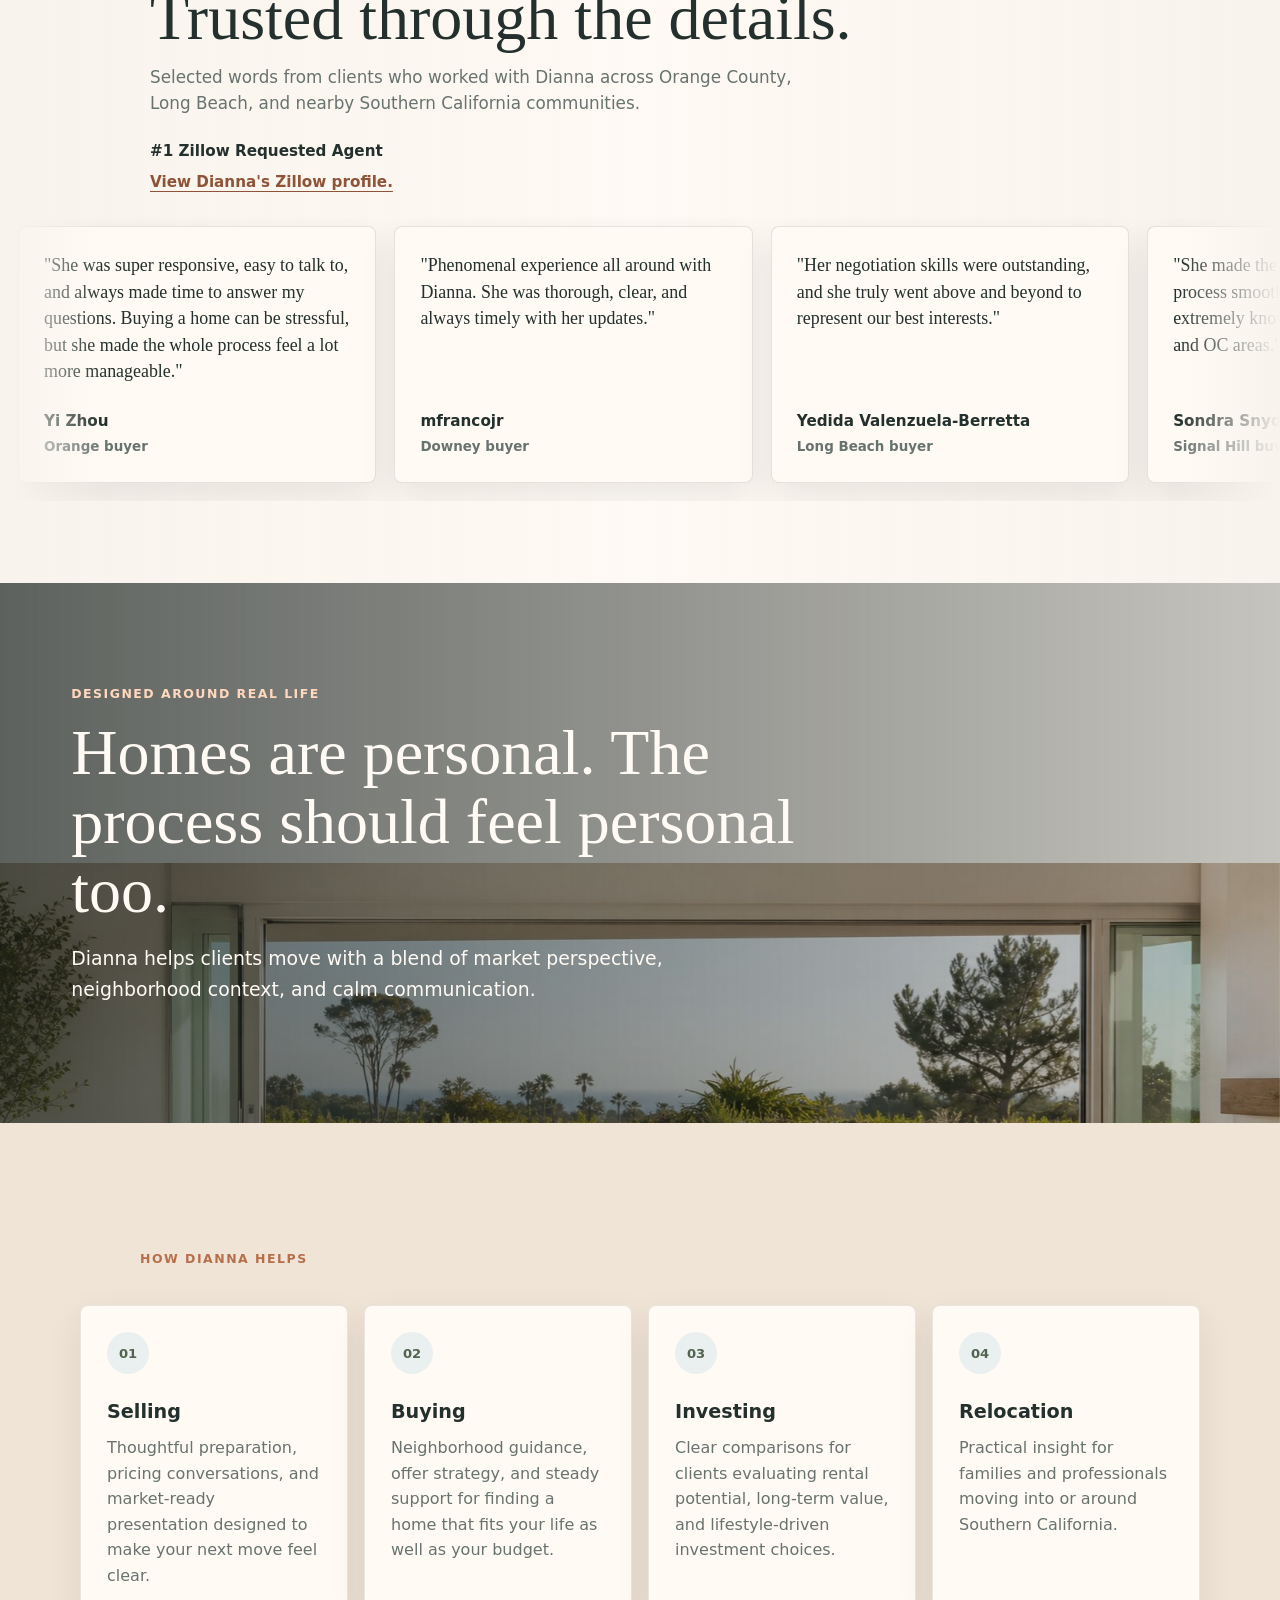
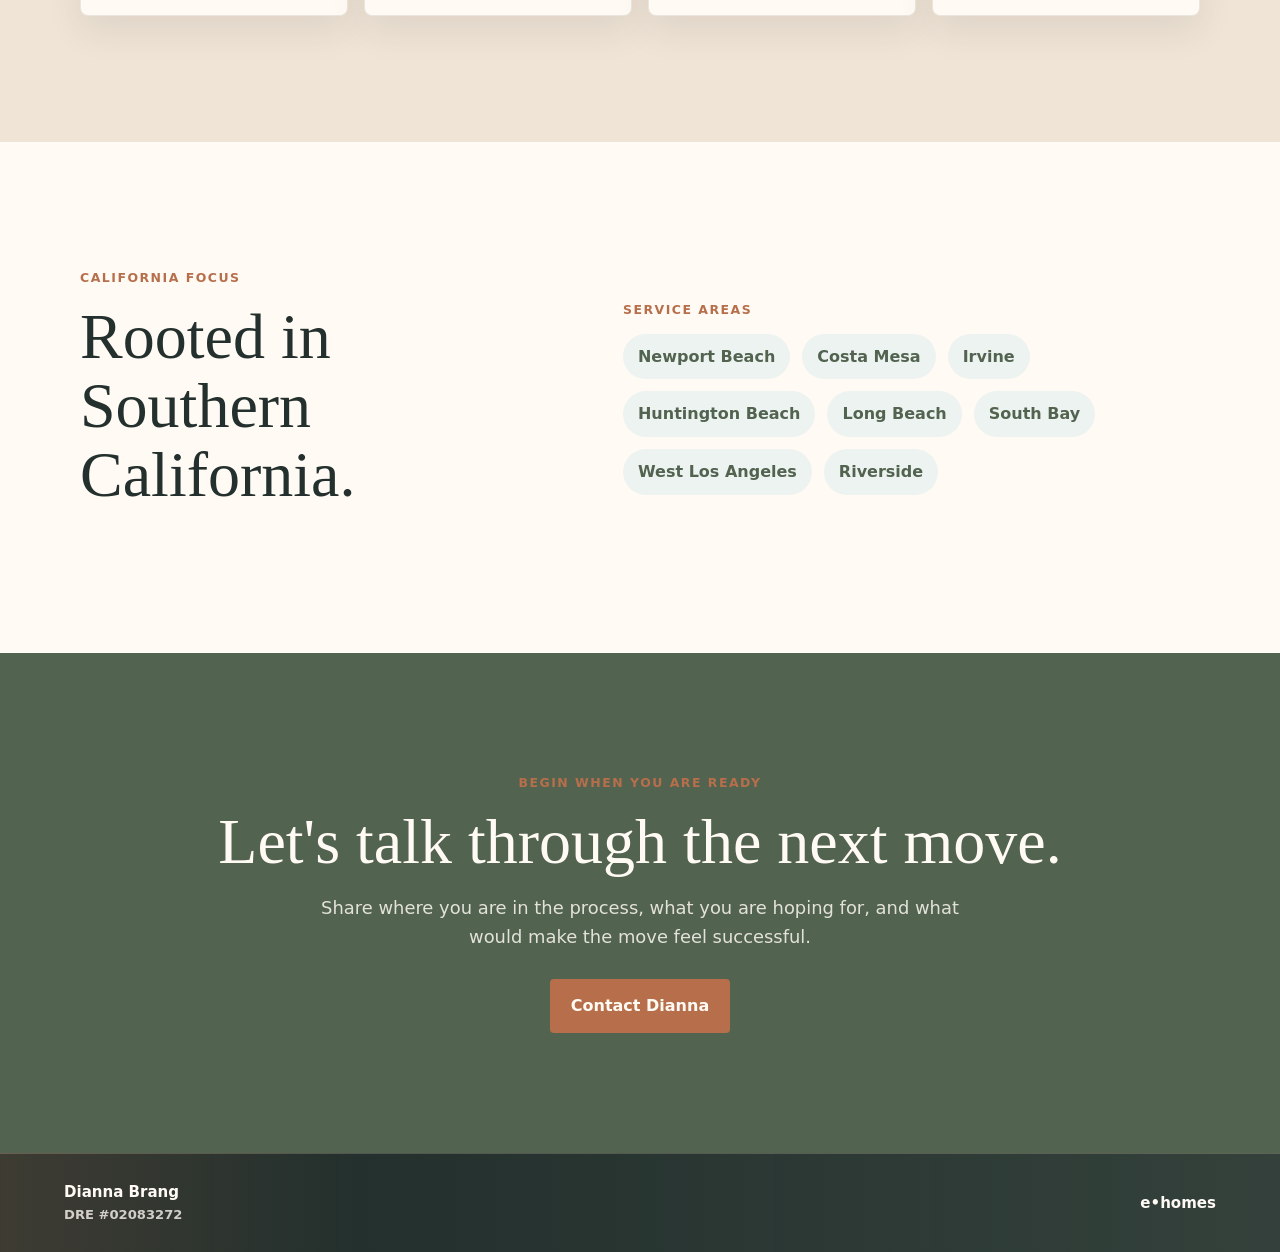
==== commit c535758e: "update" ====
--- a/index.html
+++ b/index.html
@@ -49,6 +49,36 @@
         </div>
       </section>
 
+      <section class="section about-section" id="about">
+        <div class="content-grid about-grid">
+          <div>
+            <p class="eyebrow">A Calmer Way Home</p>
+            <h2>Warm guidance with a clear plan.</h2>
+            <p>
+              Dianna brings a steady, personal approach to real estate across coastal
+              Southern California. Her work is centered on listening first, helping clients
+              understand their options, and keeping the process organized from the first
+              conversation to the final signature.
+            </p>
+            <p>
+              Whether you are preparing a home for market, comparing neighborhoods, moving
+              closer to work or family, or exploring investment opportunities, Dianna helps
+              make each step feel informed, grounded, and manageable.
+            </p>
+          </div>
+
+          <aside class="profile-panel" aria-label="Dianna Brang profile">
+            <div>
+              <h3>Personal, local, prepared.</h3>
+              <p>
+                A steady advisor for Orange County, Long Beach, and nearby Los Angeles
+                communities, with a process built around clear decisions and calm momentum.
+              </p>
+            </div>
+          </aside>
+        </div>
+      </section>
+
       <section class="reviews-section" aria-labelledby="reviews-title">
         <div class="reviews-heading">
           <p class="eyebrow">Client Reviews</p>
@@ -61,6 +91,7 @@
 
         <div class="award-note" aria-label="Zillow recognition">
           <strong>#1 Zillow Requested Agent</strong>
+          <a href="https://www.zillow.com/profile/diannabrang">View Dianna's Zillow profile.</a>
         </div>
 
         <div class="review-marquee" aria-label="Scrolling client review excerpts">
@@ -209,78 +240,6 @@
               <footer>Brian Wilson <span>Orange buyer</span></footer>
             </article>
           </div>
-        </div>
-      </section>
-
-      <section class="section about-section" id="about">
-        <div class="content-grid about-grid">
-          <div>
-            <p class="eyebrow">A Calmer Way Home</p>
-            <h2>Warm guidance with a clear plan.</h2>
-            <p>
-              Dianna brings a steady, personal approach to real estate across coastal
-              Southern California. Her work is centered on listening first, helping clients
-              understand their options, and keeping the process organized from the first
-              conversation to the final signature.
-            </p>
-            <p>
-              Whether you are preparing a home for market, comparing neighborhoods, moving
-              closer to work or family, or exploring investment opportunities, Dianna helps
-              make each step feel informed, grounded, and manageable.
-            </p>
-          </div>
-
-          <aside class="profile-panel" aria-label="Dianna Brang profile">
-            <div>
-              <h3>Personal, local, prepared.</h3>
-              <p>
-                A steady advisor for Orange County, Long Beach, and nearby Los Angeles
-                communities, with a process built around clear decisions and calm momentum.
-              </p>
-            </div>
-          </aside>
-        </div>
-      </section>
-
-      <section class="section services-section" id="services">
-        <div class="section-heading">
-          <p class="eyebrow">How Dianna Helps</p>
-          <h2>Support for the full move.</h2>
-        </div>
-
-        <div class="service-grid">
-          <article class="service-card">
-            <span class="service-icon" aria-hidden="true">01</span>
-            <h3>Buying</h3>
-            <p>
-              Neighborhood guidance, offer strategy, and steady support for finding a home
-              that fits your life as well as your budget.
-            </p>
-          </article>
-          <article class="service-card">
-            <span class="service-icon" aria-hidden="true">02</span>
-            <h3>Selling</h3>
-            <p>
-              Thoughtful preparation, pricing conversations, and market-ready presentation
-              designed to make your next move feel clear.
-            </p>
-          </article>
-          <article class="service-card">
-            <span class="service-icon" aria-hidden="true">03</span>
-            <h3>Relocation</h3>
-            <p>
-              Practical insight for families and professionals moving into or around
-              Southern California.
-            </p>
-          </article>
-          <article class="service-card">
-            <span class="service-icon" aria-hidden="true">04</span>
-            <h3>Investing</h3>
-            <p>
-              Clear comparisons for clients evaluating rental potential, long-term value,
-              and lifestyle-driven investment choices.
-            </p>
-          </article>
         </div>
       </section>
 
@@ -303,81 +262,66 @@
         </div>
       </section>
 
+      <section class="section services-section" id="services">
+        <div class="section-heading">
+          <p class="eyebrow">How Dianna Helps</p>
+        </div>
+
+        <div class="service-grid">
+          <article class="service-card">
+            <span class="service-icon" aria-hidden="true">01</span>
+            <h3>Selling</h3>
+            <p>
+              Thoughtful preparation, pricing conversations, and market-ready presentation
+              designed to make your next move feel clear.
+            </p>
+          </article>
+          <article class="service-card">
+            <span class="service-icon" aria-hidden="true">02</span>
+            <h3>Buying</h3>
+            <p>
+              Neighborhood guidance, offer strategy, and steady support for finding a home
+              that fits your life as well as your budget.
+            </p>
+          </article>
+          <article class="service-card">
+            <span class="service-icon" aria-hidden="true">03</span>
+            <h3>Investing</h3>
+            <p>
+              Clear comparisons for clients evaluating rental potential, long-term value,
+              and lifestyle-driven investment choices.
+            </p>
+          </article>
+          <article class="service-card">
+            <span class="service-icon" aria-hidden="true">04</span>
+            <h3>Relocation</h3>
+            <p>
+              Practical insight for families and professionals moving into or around
+              Southern California.
+            </p>
+          </article>
+        </div>
+      </section>
+
       <section class="section areas-section" id="areas">
         <div class="content-grid areas-grid">
           <div>
             <p class="eyebrow">California Focus</p>
-            <h2>Rooted in Orange County and nearby Los Angeles communities.</h2>
-          </div>
-          <div class="area-list" aria-label="Service areas">
-            <span>Newport Beach</span>
-            <span>Costa Mesa</span>
-            <span>Irvine</span>
-            <span>Huntington Beach</span>
-            <span>Long Beach</span>
-            <span>South Bay</span>
-            <span>West Los Angeles</span>
-            <span>Coastal Orange County</span>
-          </div>
-        </div>
-      </section>
-
-      <section class="section blog-list-section" aria-labelledby="home-blog-title">
-        <div class="section-heading">
-          <p class="eyebrow">Local Real Estate Guides</p>
-          <h2 id="home-blog-title">Read the latest Long Beach and Orange County insight.</h2>
-        </div>
-
-        <div class="blog-list">
-          <article class="blog-card">
-            <a class="blog-card-image" href="./blog/long-beach-vs-orange-county-real-estate-2026/" aria-label="Read Long Beach vs Orange County Real Estate">
-              <img
-                src="./assets/img/blog/long-beach-vs-orange-county-2026.jpg"
-                alt="Southern California coastal homes representing Long Beach and Orange County real estate."
-                width="1672"
-                height="941"
-                loading="lazy"
-              >
-            </a>
-            <div class="blog-card-content">
-              <p class="eyebrow">Market Comparison</p>
-              <h2>
-                <a href="./blog/long-beach-vs-orange-county-real-estate-2026/">
-                  Long Beach vs. Orange County: Which Is Better for Homebuyers in 2026?
-                </a>
-              </h2>
-              <p>
-                Compare price points, lifestyle, commute tradeoffs, inventory signals, and
-                buyer opportunities before choosing where to focus your search.
-              </p>
-              <a class="text-link" href="./blog/long-beach-vs-orange-county-real-estate-2026/">Read the comparison</a>
+            <h2>Rooted in Southern California.</h2>
+          </div>
+          <div class="area-list-column">
+            <p class="eyebrow area-list-title">Service Areas</p>
+            <div class="area-list" aria-label="Service areas">
+              <span>Newport Beach</span>
+              <span>Costa Mesa</span>
+              <span>Irvine</span>
+              <span>Huntington Beach</span>
+              <span>Long Beach</span>
+              <span>South Bay</span>
+              <span>West Los Angeles</span>
+              <span>Riverside</span>
             </div>
-          </article>
-
-          <article class="blog-card">
-            <a class="blog-card-image" href="./blog/best-long-beach-neighborhoods-first-time-homebuyers-2026/" aria-label="Read best Long Beach neighborhoods for first-time homebuyers">
-              <img
-                src="./assets/img/blog/long-beach-first-time-homebuyers-2026.jpg"
-                alt="Tree-lined Long Beach street with starter homes and condos."
-                width="1672"
-                height="941"
-                loading="lazy"
-              >
-            </a>
-            <div class="blog-card-content">
-              <p class="eyebrow">First-Time Buyers</p>
-              <h2>
-                <a href="./blog/best-long-beach-neighborhoods-first-time-homebuyers-2026/">
-                  Best Long Beach Neighborhoods for First-Time Homebuyers in 2026
-                </a>
-              </h2>
-              <p>
-                Explore Bixby Knolls, Wrigley, Downtown, Bluff Heights, East Long Beach,
-                and Lakewood Village through a first-time buyer lens.
-              </p>
-              <a class="text-link" href="./blog/best-long-beach-neighborhoods-first-time-homebuyers-2026/">Explore neighborhoods</a>
-            </div>
-          </article>
+          </div>
         </div>
       </section>
 
--- a/assets/css/styles.css
+++ b/assets/css/styles.css
@@ -349,9 +349,9 @@
   width: min(980px, calc(100% - 40px));
   margin: -8px auto 24px;
   display: flex;
-  flex-wrap: wrap;
-  align-items: center;
-  gap: 8px 12px;
+  flex-direction: column;
+  align-items: flex-start;
+  gap: 6px;
   color: var(--muted);
   font-size: 0.95rem;
 }
@@ -359,6 +359,12 @@
 .award-note strong {
   color: var(--charcoal);
   font-weight: 800;
+}
+
+.award-note a {
+  color: var(--terracotta-dark);
+  font-weight: 750;
+  text-underline-offset: 4px;
 }
 
 .review-marquee {
@@ -750,6 +756,16 @@
 
 .areas-grid {
   grid-template-columns: minmax(0, 0.88fr) minmax(0, 1.12fr);
+}
+
+.area-list-column {
+  display: grid;
+  align-content: start;
+  gap: 14px;
+}
+
+.area-list-title {
+  margin-bottom: 0;
 }
 
 .area-list {
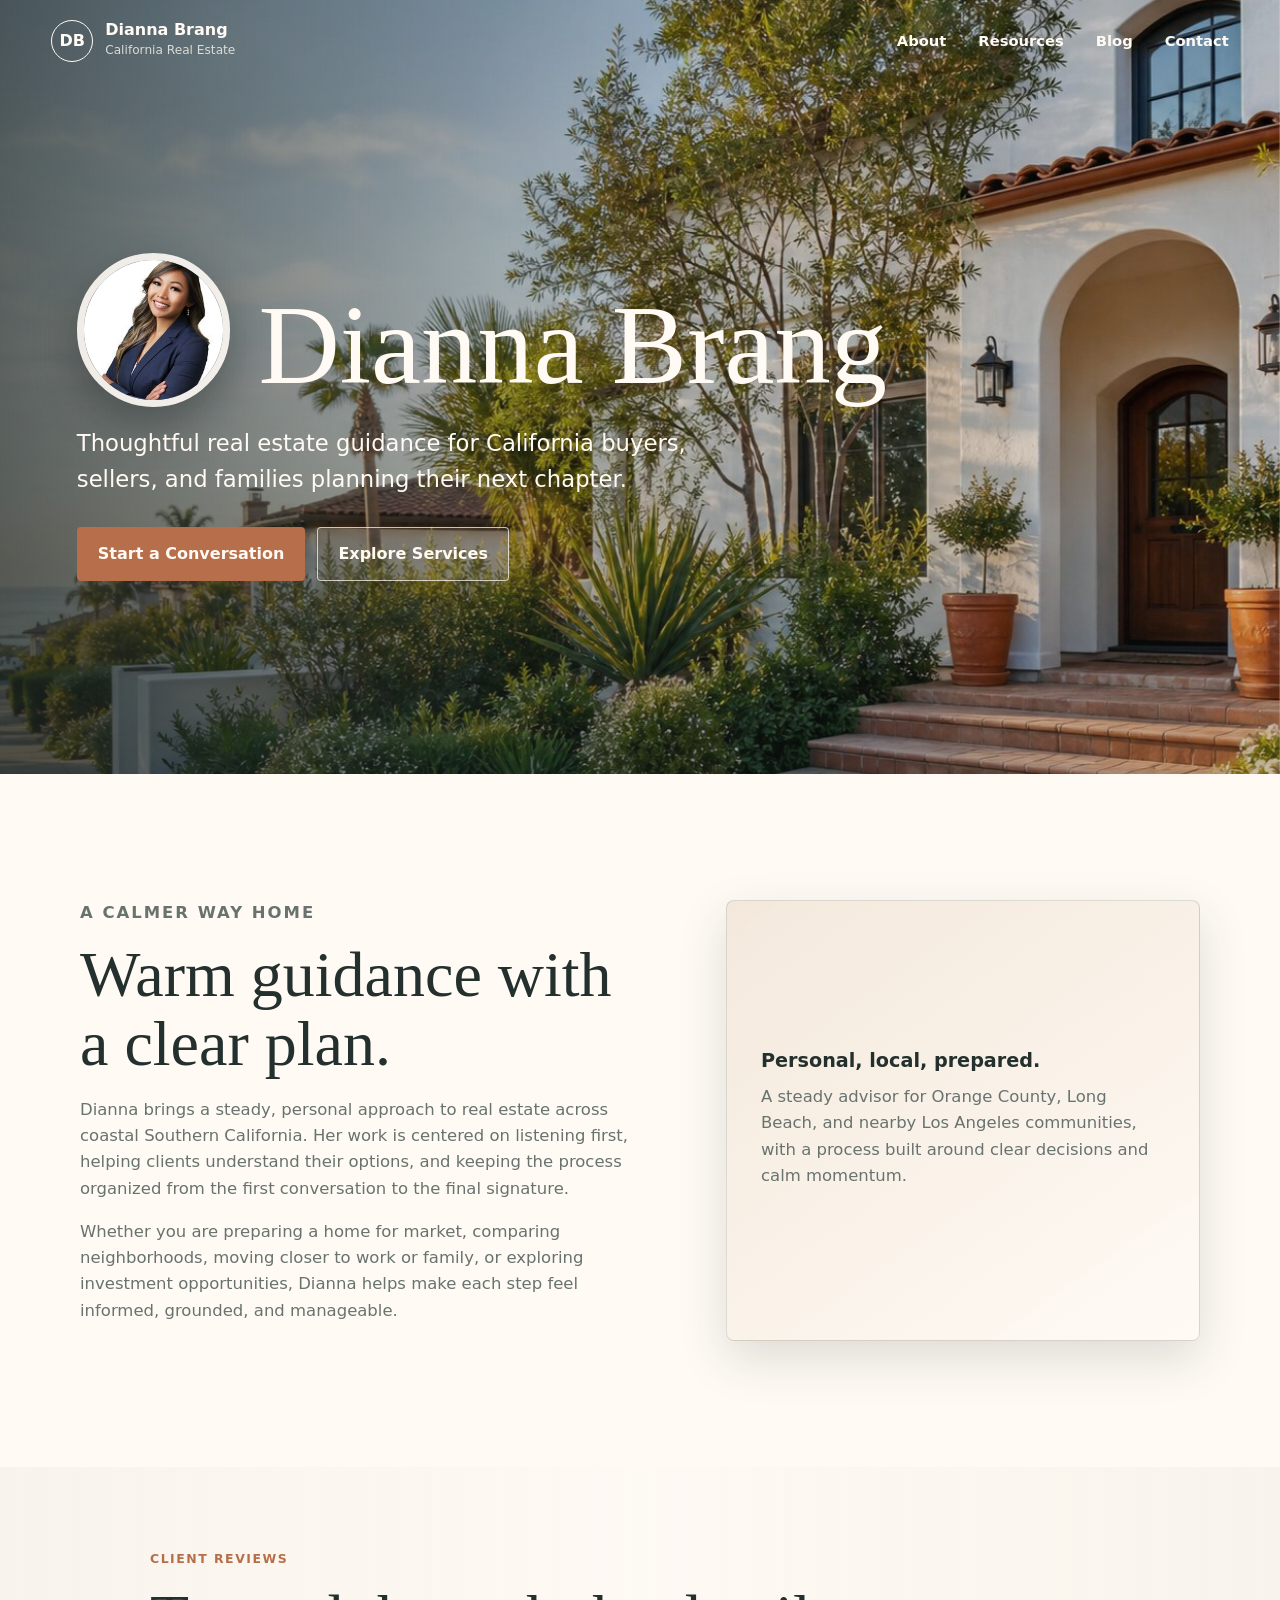
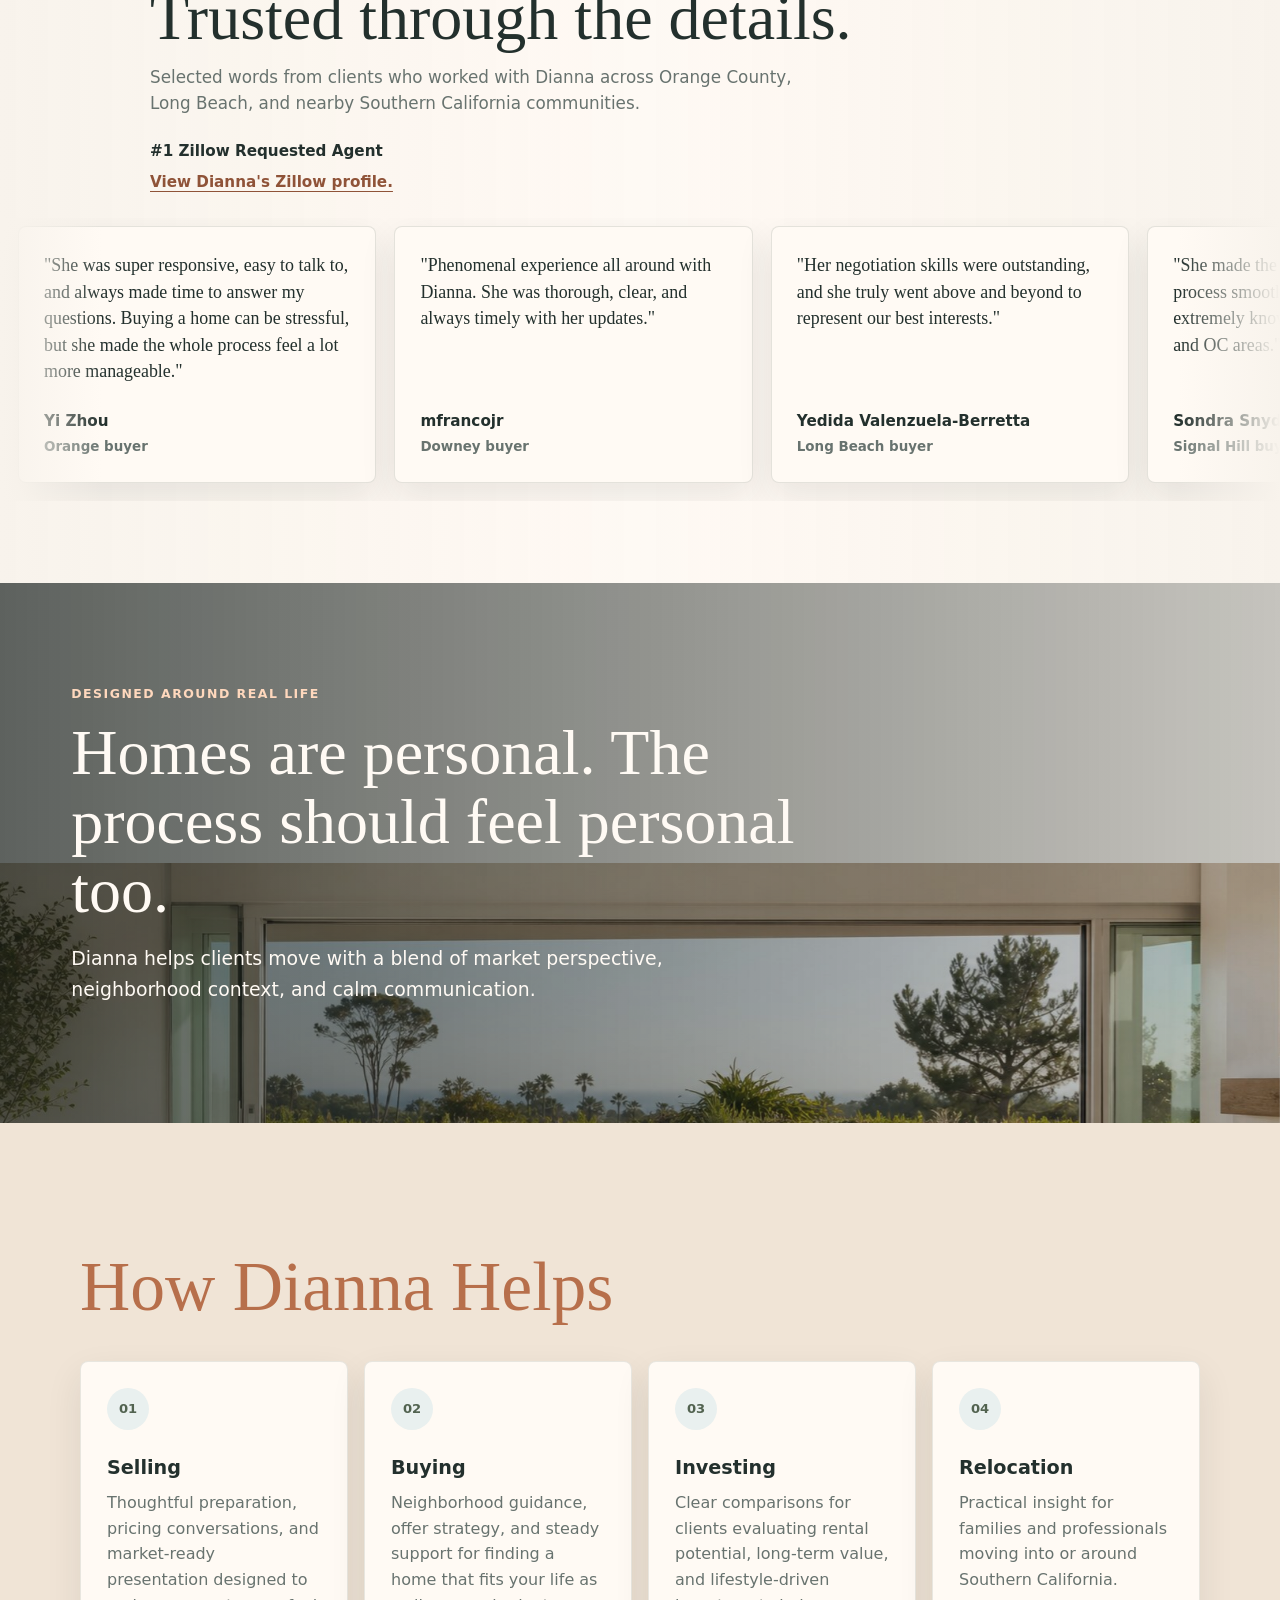
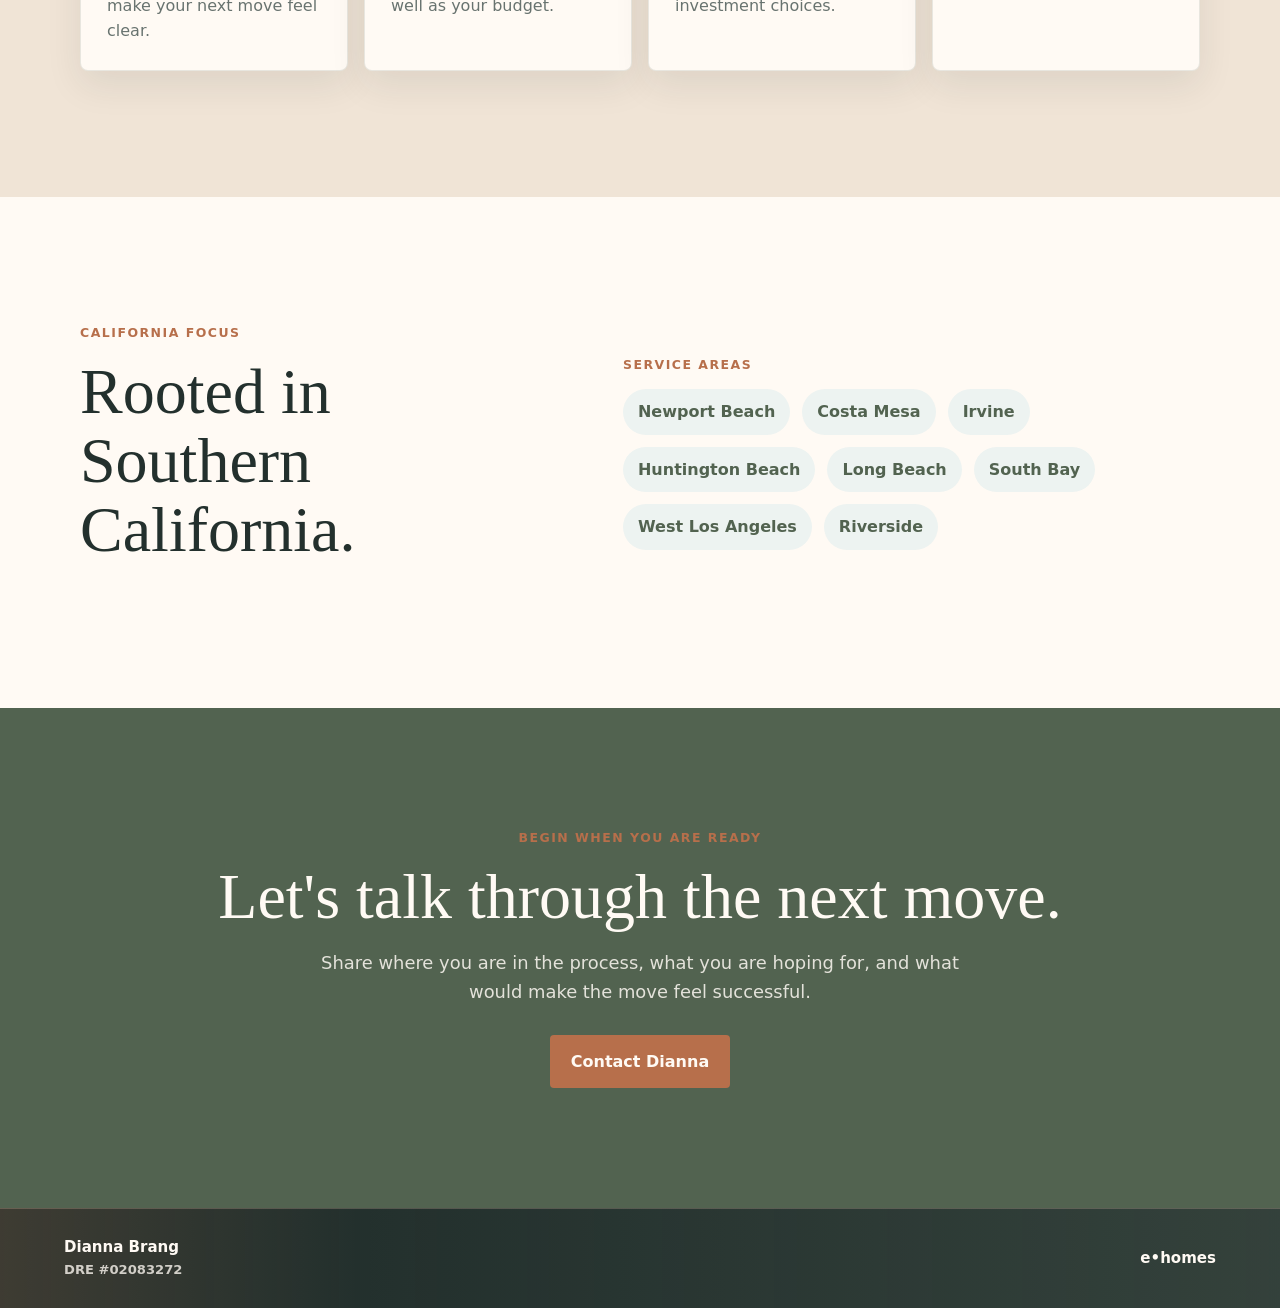
==== commit e82df883: "title color change" ====
--- a/index.html
+++ b/index.html
@@ -10,7 +10,7 @@
     <meta name="robots" content="index, follow, max-image-preview:large">
     <title>Dianna Brang | California Real Estate Advisor</title>
     <link rel="canonical" href="https://www.diannabranghomes.com/">
-    <link rel="stylesheet" href="./assets/css/styles.css?v=20260520-2">
+    <link rel="stylesheet" href="./assets/css/styles.css?v=20260520-4">
     <script>
       if (window.location.pathname.endsWith("/index.html")) {
         window.location.replace(window.location.pathname.replace(/index\.html$/, "") + window.location.search + window.location.hash);
@@ -264,7 +264,7 @@
 
       <section class="section services-section" id="services">
         <div class="section-heading">
-          <p class="eyebrow">How Dianna Helps</p>
+          <h2 class="services-title">How Dianna Helps</h2>
         </div>
 
         <div class="service-grid">
--- a/assets/css/styles.css
+++ b/assets/css/styles.css
@@ -561,8 +561,15 @@
 }
 
 .section-heading {
-  width: min(1000px, 100%);
+  width: min(1120px, 100%);
   margin: 0 auto 36px;
+}
+
+.services-title {
+  max-width: 760px;
+  margin-bottom: 0;
+  color: var(--terracotta);
+  font-size: 4.35rem;
 }
 
 .service-grid {
@@ -1321,6 +1328,10 @@
     grid-template-columns: repeat(2, minmax(0, 1fr));
   }
 
+  .services-title {
+    font-size: 3.35rem;
+  }
+
   .contact-aside {
     position: static;
   }
@@ -1394,6 +1405,10 @@
 
   .service-card {
     min-height: 0;
+  }
+
+  .services-title {
+    font-size: 2.75rem;
   }
 
   .image-band {
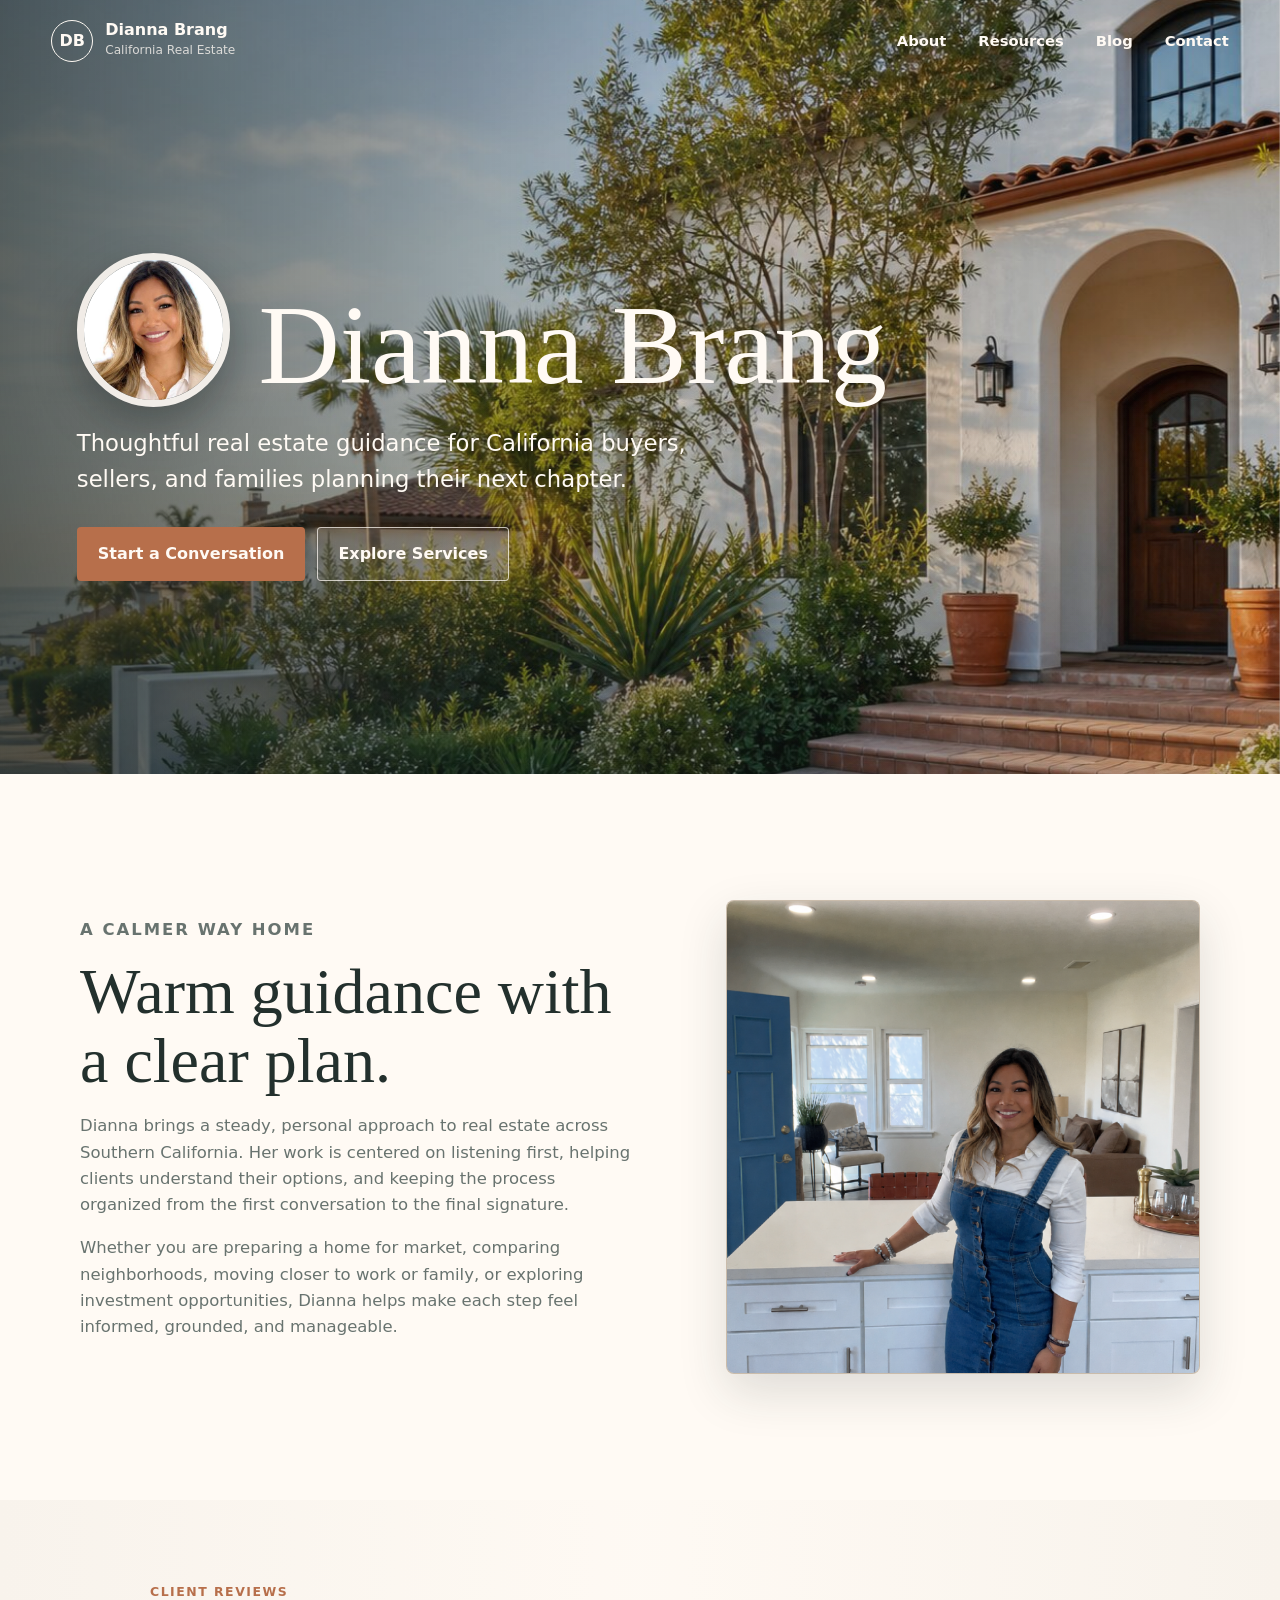
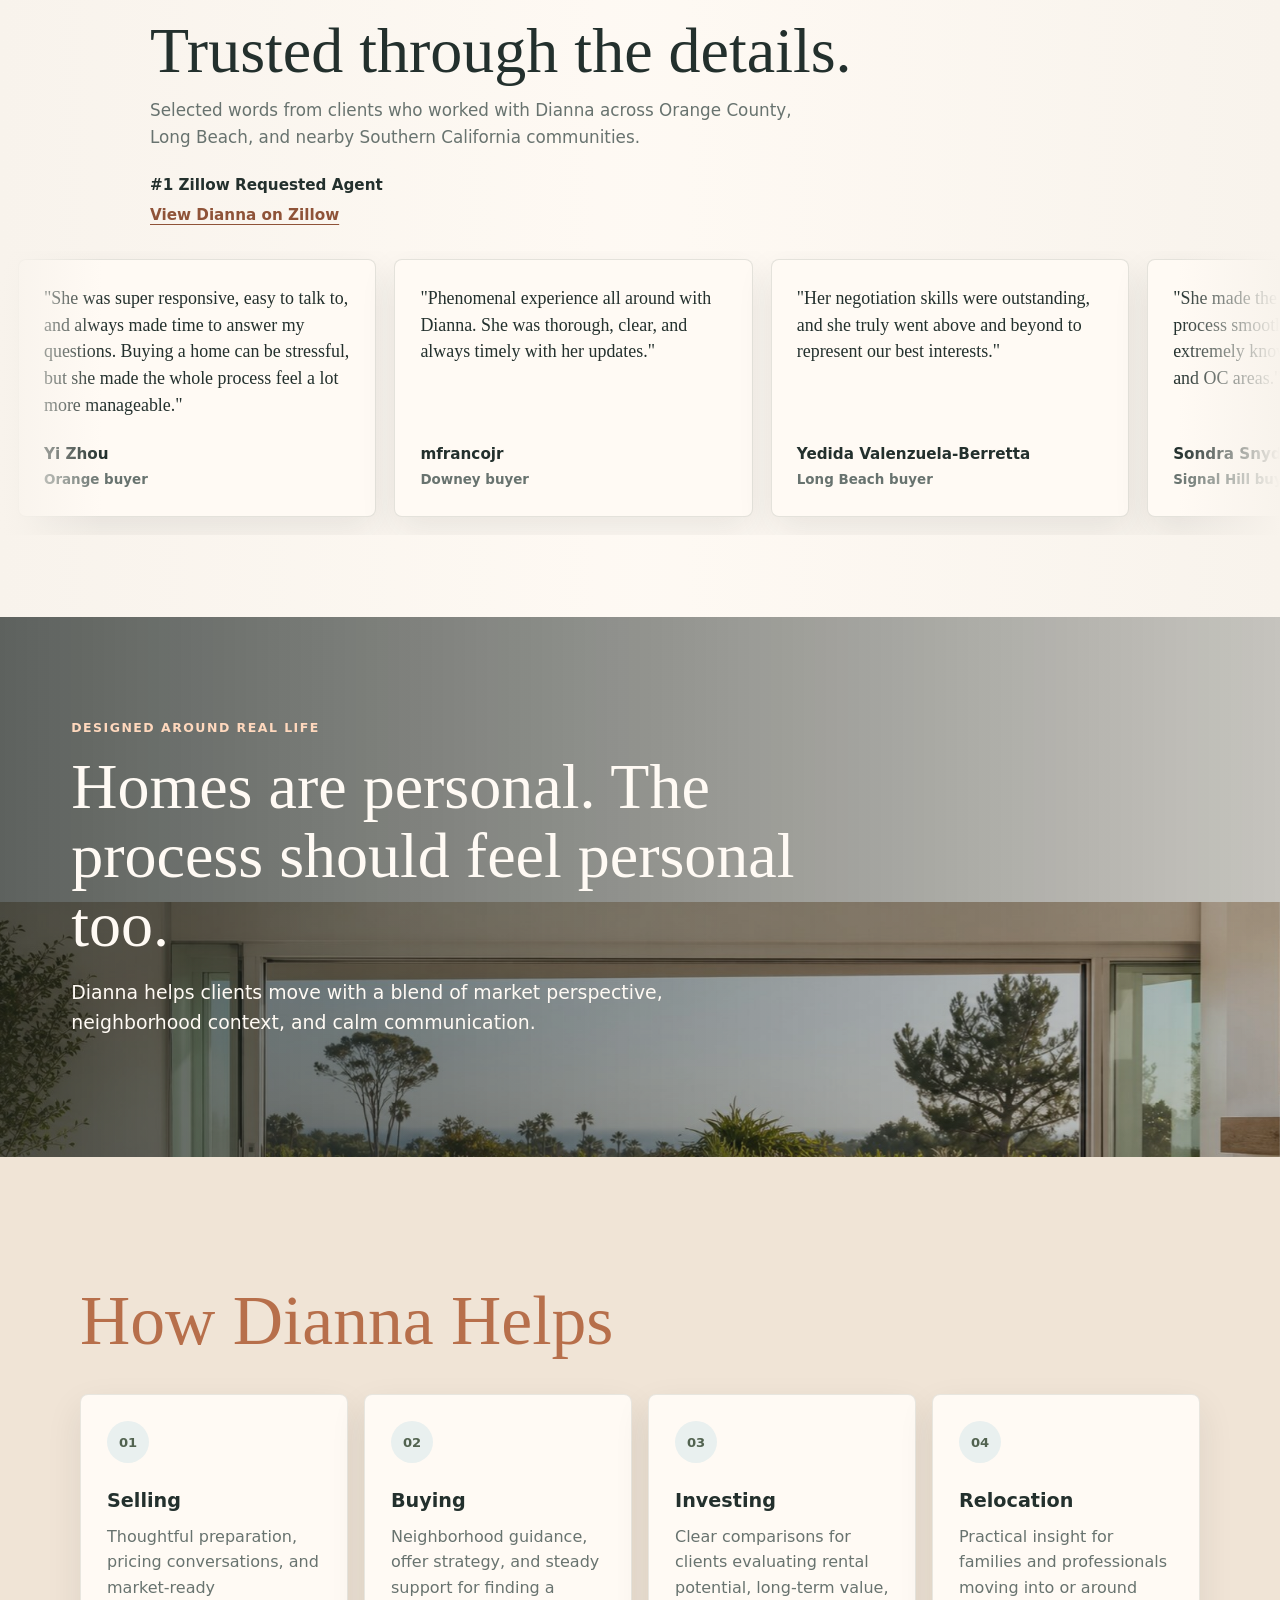
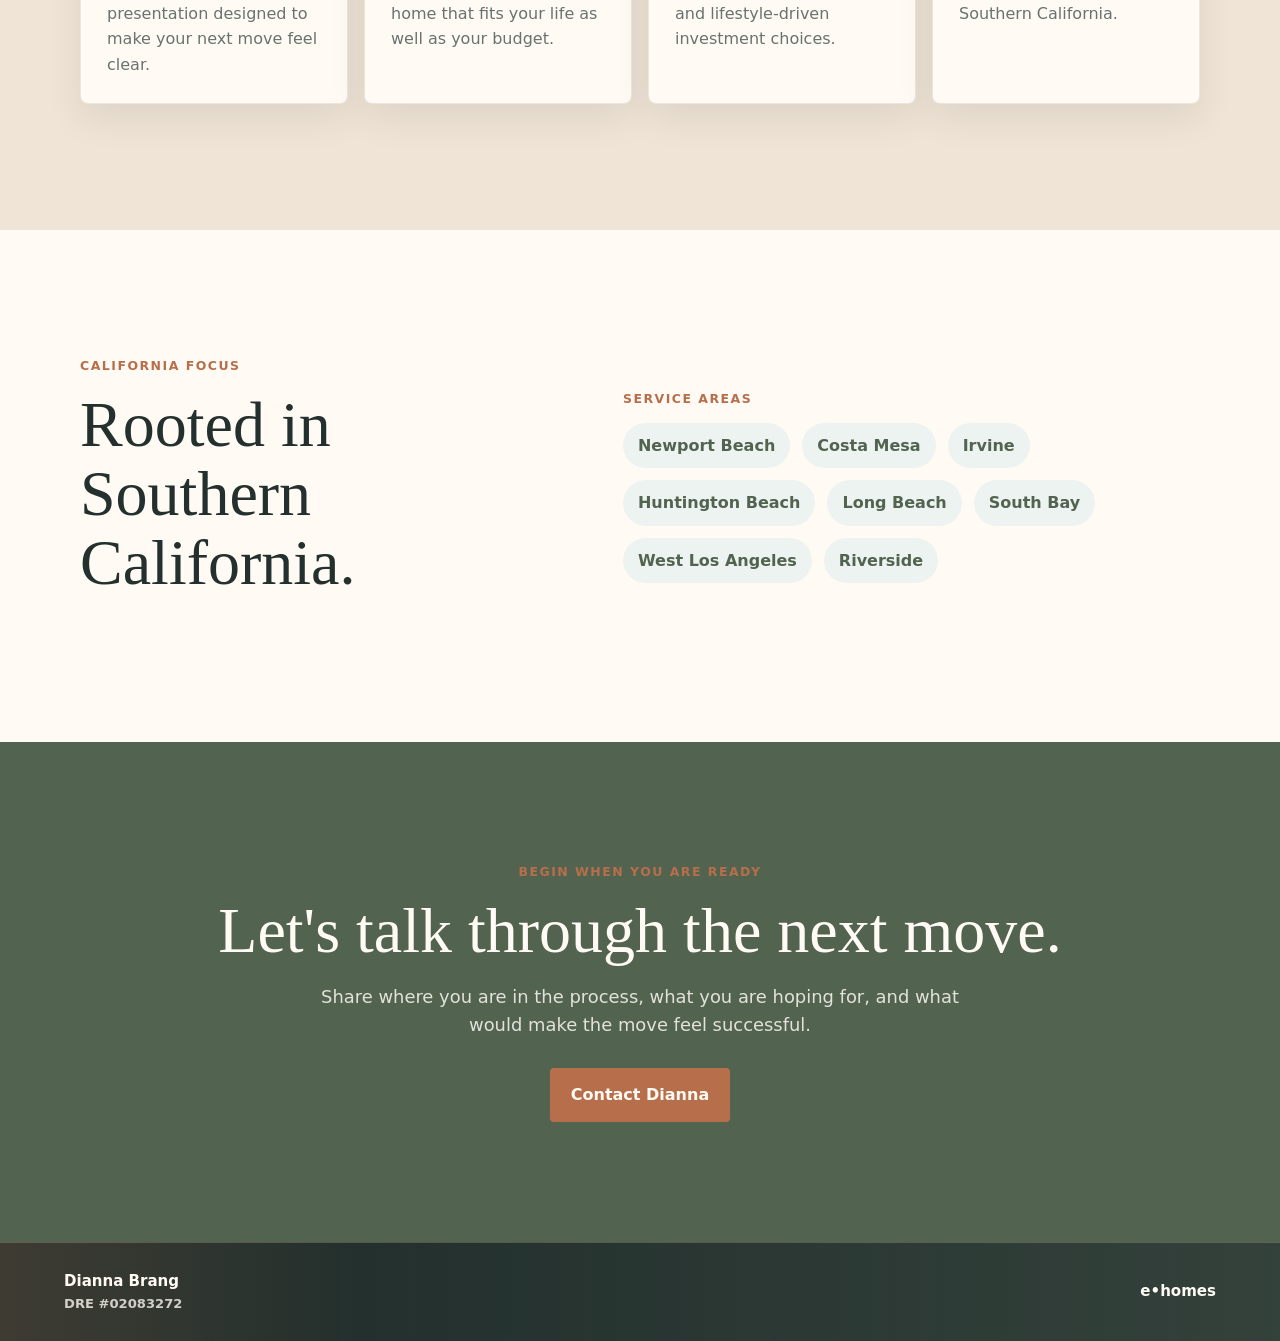
==== commit 24227e0b: "updating photos" ====
--- a/index.html
+++ b/index.html
@@ -10,7 +10,7 @@
     <meta name="robots" content="index, follow, max-image-preview:large">
     <title>Dianna Brang | California Real Estate Advisor</title>
     <link rel="canonical" href="https://www.diannabranghomes.com/">
-    <link rel="stylesheet" href="./assets/css/styles.css?v=20260520-4">
+    <link rel="stylesheet" href="./assets/css/styles.css?v=20260521-1">
     <script>
       if (window.location.pathname.endsWith("/index.html")) {
         window.location.replace(window.location.pathname.replace(/index\.html$/, "") + window.location.search + window.location.hash);
@@ -55,7 +55,7 @@
             <p class="eyebrow">A Calmer Way Home</p>
             <h2>Warm guidance with a clear plan.</h2>
             <p>
-              Dianna brings a steady, personal approach to real estate across coastal
+              Dianna brings a steady, personal approach to real estate across
               Southern California. Her work is centered on listening first, helping clients
               understand their options, and keeping the process organized from the first
               conversation to the final signature.
@@ -67,14 +67,8 @@
             </p>
           </div>
 
-          <aside class="profile-panel" aria-label="Dianna Brang profile">
-            <div>
-              <h3>Personal, local, prepared.</h3>
-              <p>
-                A steady advisor for Orange County, Long Beach, and nearby Los Angeles
-                communities, with a process built around clear decisions and calm momentum.
-              </p>
-            </div>
+          <aside class="profile-panel" aria-label="Kitchen interior">
+            <img src="./assets/img/kitchen.png" alt="Bright kitchen interior with a marble island">
           </aside>
         </div>
       </section>
@@ -91,7 +85,7 @@
 
         <div class="award-note" aria-label="Zillow recognition">
           <strong>#1 Zillow Requested Agent</strong>
-          <a href="https://www.zillow.com/profile/diannabrang">View Dianna's Zillow profile.</a>
+          <a href="https://www.zillow.com/profile/diannabrang" target="_blank" rel="noopener noreferrer">View Dianna on Zillow</a>
         </div>
 
         <div class="review-marquee" aria-label="Scrolling client review excerpts">
--- a/assets/css/styles.css
+++ b/assets/css/styles.css
@@ -532,15 +532,20 @@
 }
 
 .profile-panel {
-  align-self: stretch;
-  display: grid;
-  align-content: center;
-  gap: 22px;
-  padding: clamp(18px, 4vw, 34px);
+  align-self: center;
+  width: 100%;
+  aspect-ratio: 1;
+  overflow: hidden;
   border: 1px solid var(--line);
   border-radius: 8px;
-  background: linear-gradient(145deg, rgba(231, 213, 194, 0.48), rgba(255, 250, 244, 0.92));
+  background: var(--sand);
   box-shadow: var(--shadow);
+}
+
+.profile-panel img {
+  width: 100%;
+  height: 100%;
+  object-fit: cover;
 }
 
 .contact-aside img {
@@ -550,10 +555,6 @@
   border-radius: 50%;
   border: 8px solid var(--warm-white);
   box-shadow: 0 16px 36px rgba(35, 48, 45, 0.12);
-}
-
-.profile-panel p {
-  margin-bottom: 0;
 }
 
 .services-section {
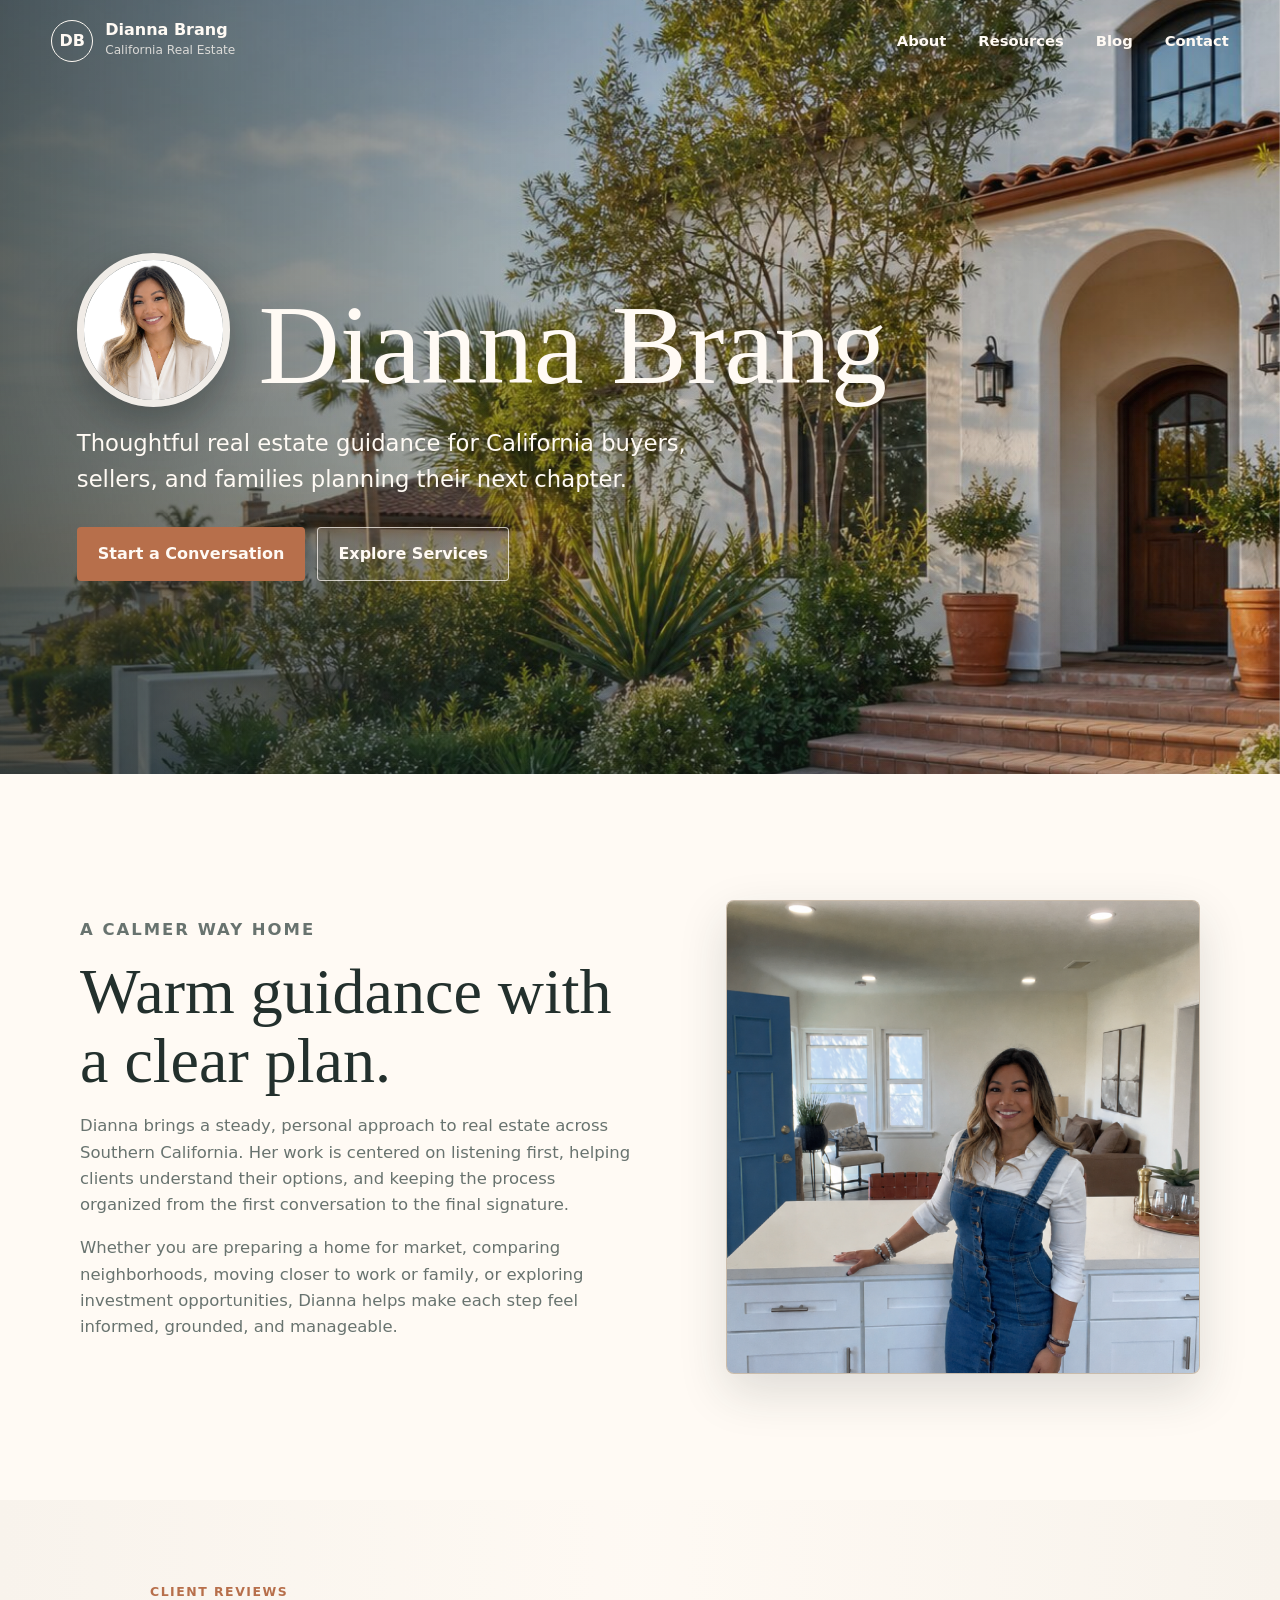
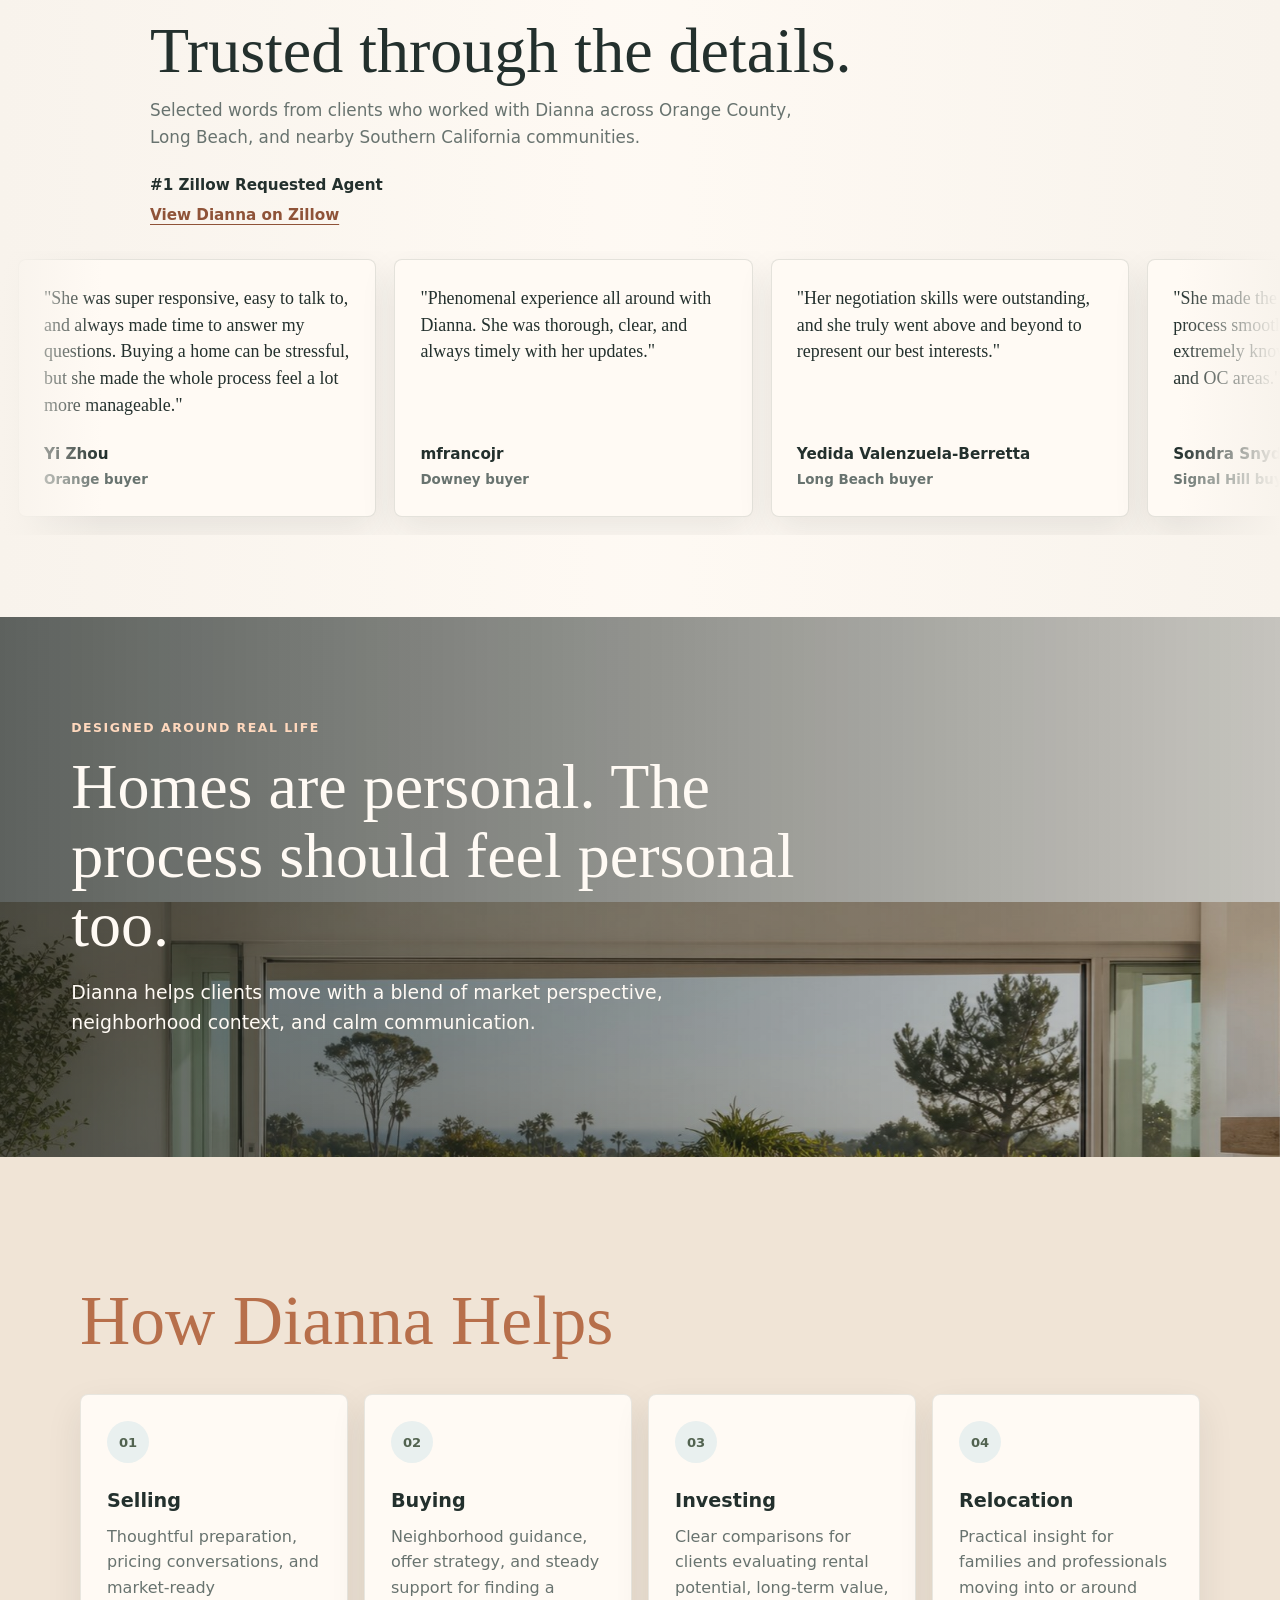
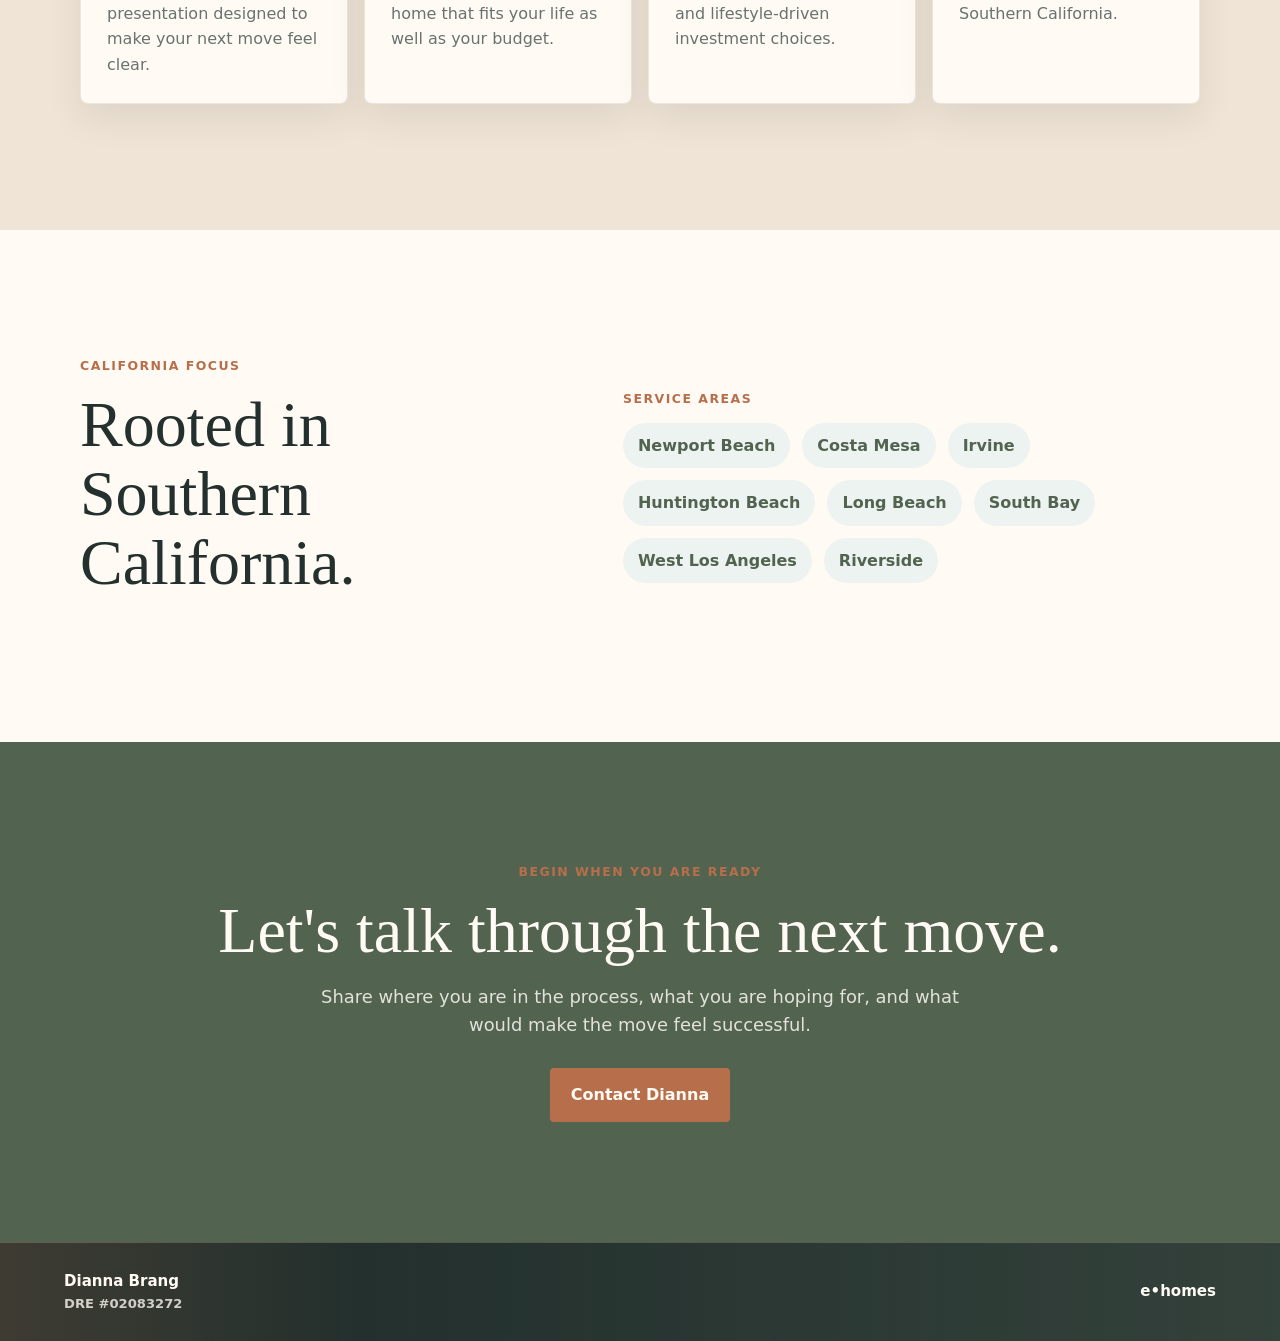
==== commit b6eb284b: "updating photos, moving resources page" ====
--- a/index.html
+++ b/index.html
@@ -334,6 +334,6 @@
 
     <footer class="site-footer" data-site-footer></footer>
 
-    <script src="./assets/js/main.js?v=20260520-3"></script>
+    <script src="./assets/js/main.js?v=20260521-1"></script>
   </body>
 </html>
--- a/assets/css/styles.css
+++ b/assets/css/styles.css
@@ -1005,6 +1005,12 @@
     url("../img/blog/housing-market-update-2026.jpg") center / cover;
 }
 
+.resources-index-hero {
+  background:
+    linear-gradient(125deg, rgba(35, 48, 45, 0.86), rgba(109, 150, 164, 0.64)),
+    url("../img/california-living-parallax.jpg") center / cover;
+}
+
 .blog-list-section {
   background: var(--ivory);
 }
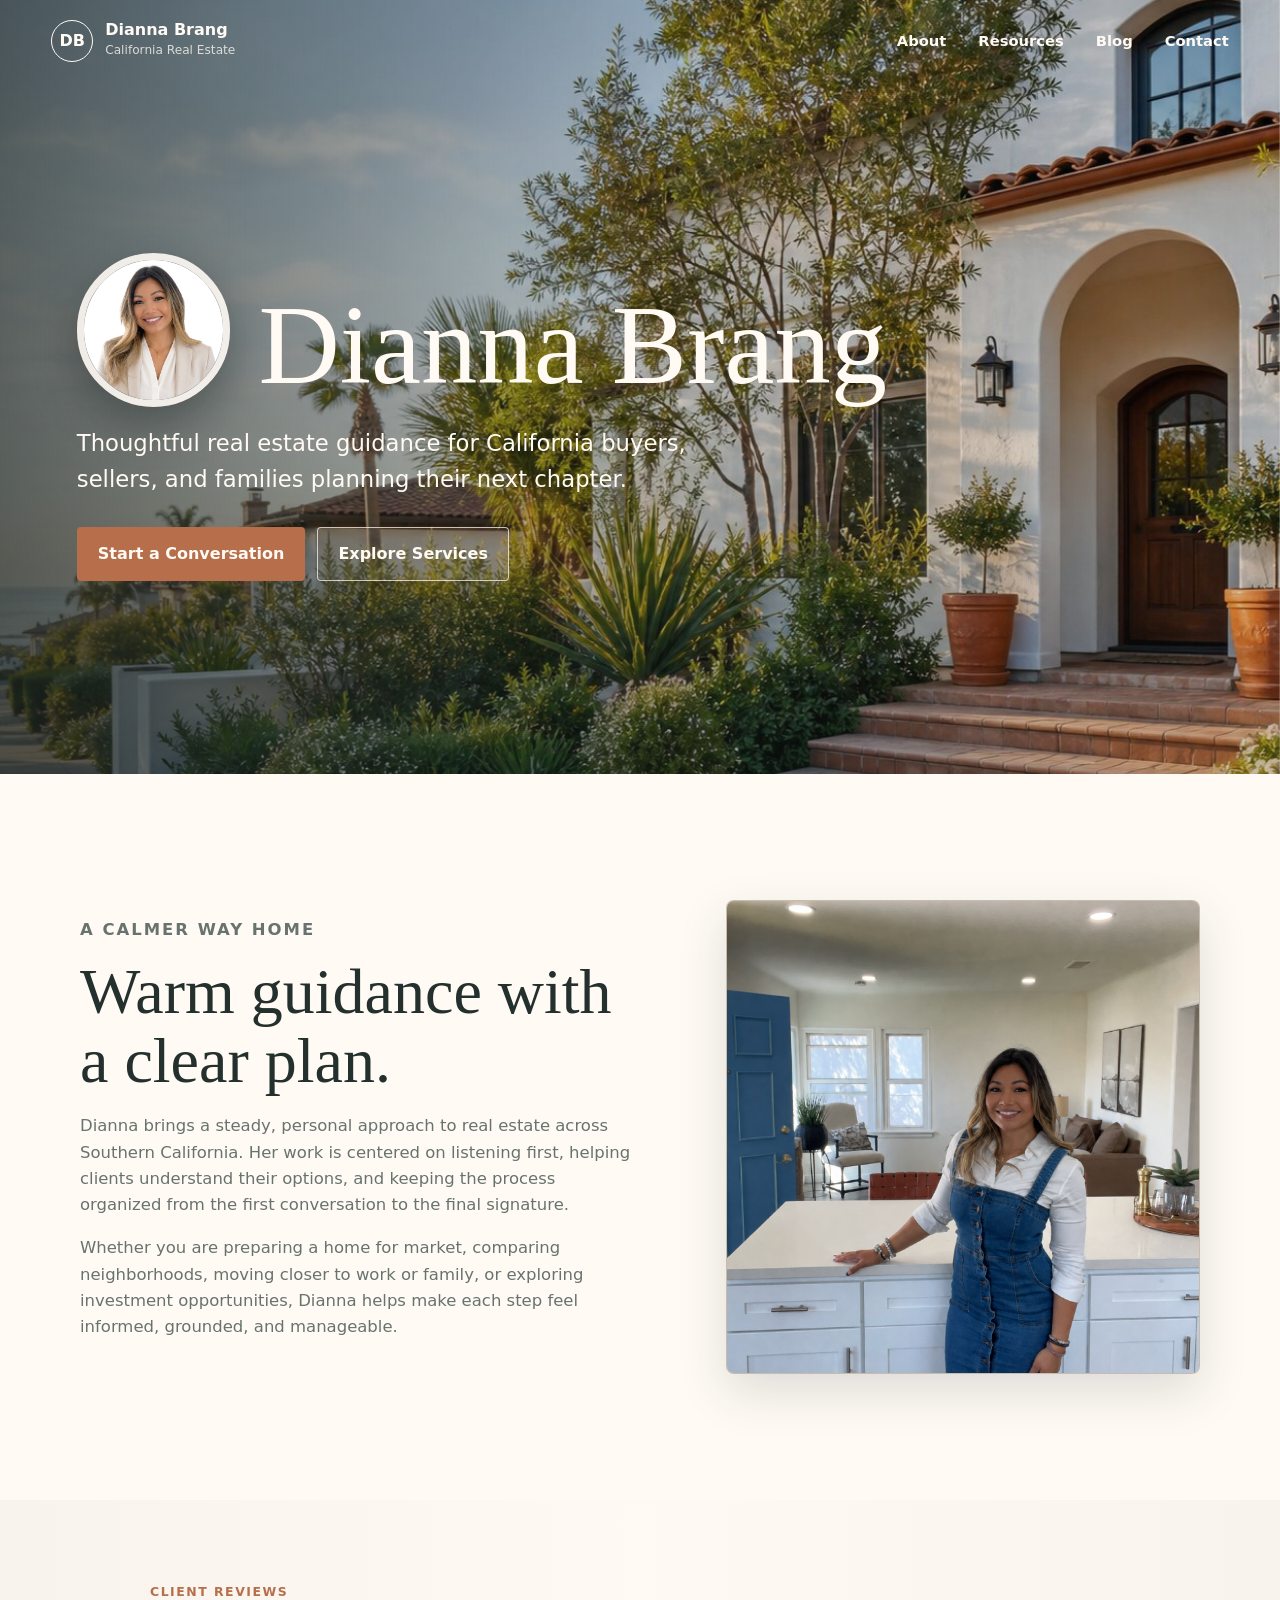
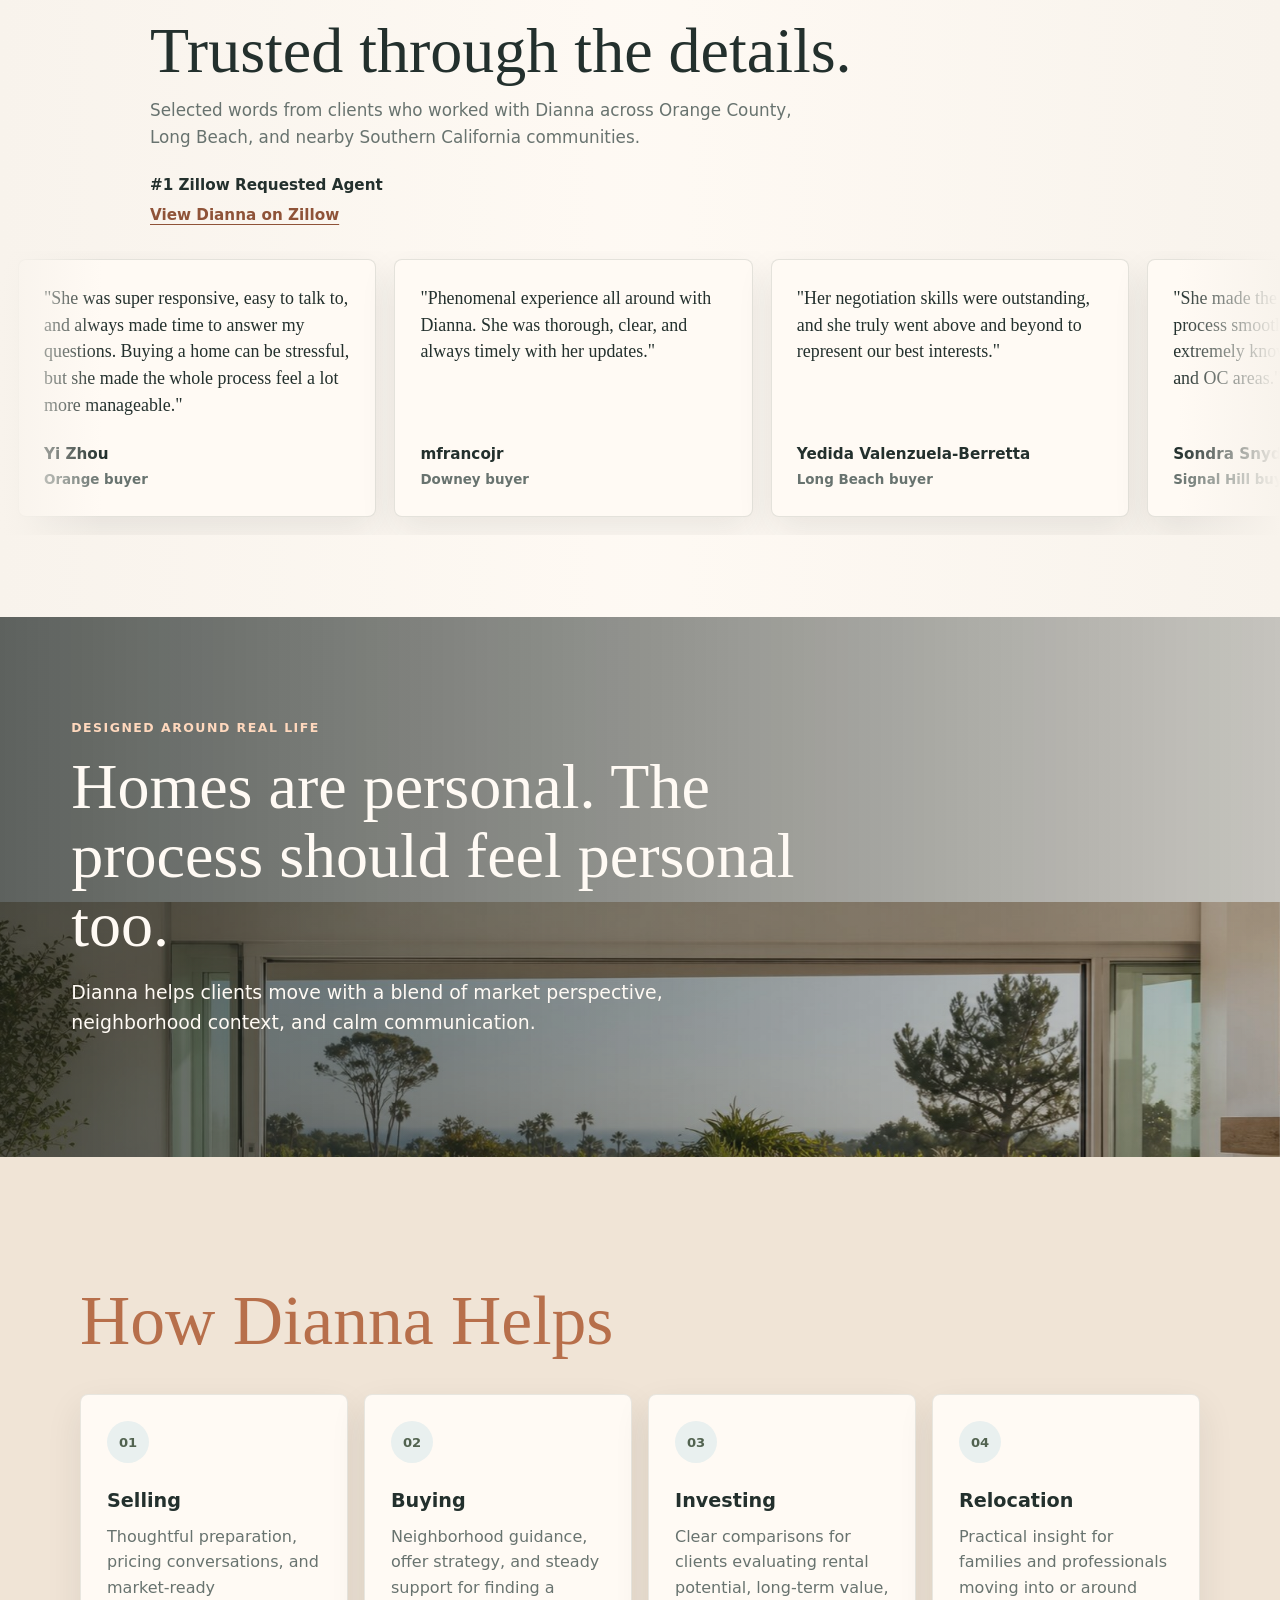
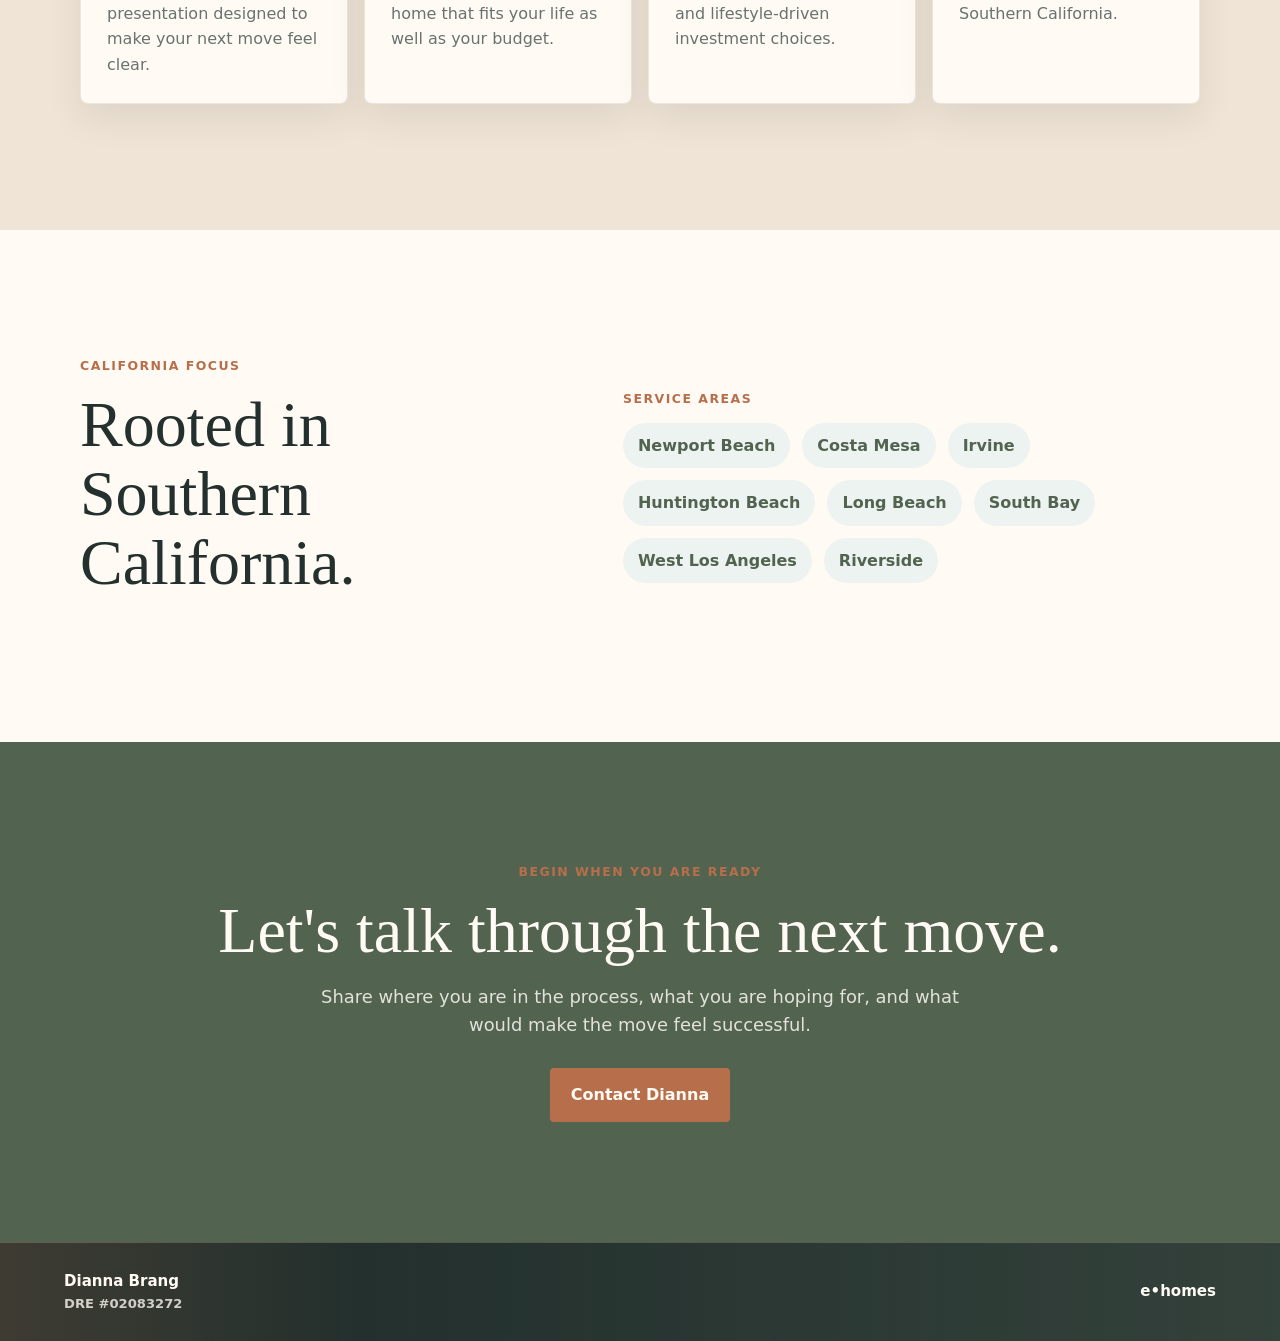
==== commit 09afd50f: "adding resources" ====
--- a/index.html
+++ b/index.html
@@ -10,7 +10,7 @@
     <meta name="robots" content="index, follow, max-image-preview:large">
     <title>Dianna Brang | California Real Estate Advisor</title>
     <link rel="canonical" href="https://www.diannabranghomes.com/">
-    <link rel="stylesheet" href="./assets/css/styles.css?v=20260521-1">
+    <link rel="stylesheet" href="./assets/css/styles.css?v=20260522-1">
     <script>
       if (window.location.pathname.endsWith("/index.html")) {
         window.location.replace(window.location.pathname.replace(/index\.html$/, "") + window.location.search + window.location.hash);
@@ -262,38 +262,38 @@
         </div>
 
         <div class="service-grid">
-          <article class="service-card">
+          <a class="service-card" href="./resources/selling-your-home-with-confidence/" aria-label="Read Selling Your Home with Confidence">
             <span class="service-icon" aria-hidden="true">01</span>
             <h3>Selling</h3>
             <p>
               Thoughtful preparation, pricing conversations, and market-ready presentation
               designed to make your next move feel clear.
             </p>
-          </article>
-          <article class="service-card">
+          </a>
+          <a class="service-card" href="./resources/buying-a-home-that-fits-your-life/" aria-label="Read Buying a Home That Fits Your Life">
             <span class="service-icon" aria-hidden="true">02</span>
             <h3>Buying</h3>
             <p>
               Neighborhood guidance, offer strategy, and steady support for finding a home
               that fits your life as well as your budget.
             </p>
-          </article>
-          <article class="service-card">
+          </a>
+          <a class="service-card" href="./resources/investing-in-real-estate-with-a-clear-plan/" aria-label="Read Investing in Real Estate with a Clear Plan">
             <span class="service-icon" aria-hidden="true">03</span>
             <h3>Investing</h3>
             <p>
               Clear comparisons for clients evaluating rental potential, long-term value,
               and lifestyle-driven investment choices.
             </p>
-          </article>
-          <article class="service-card">
+          </a>
+          <a class="service-card" href="./resources/relocating-to-southern-california/" aria-label="Read Relocating to Southern California">
             <span class="service-icon" aria-hidden="true">04</span>
             <h3>Relocation</h3>
             <p>
               Practical insight for families and professionals moving into or around
               Southern California.
             </p>
-          </article>
+          </a>
         </div>
       </section>
 
--- a/assets/css/styles.css
+++ b/assets/css/styles.css
@@ -582,12 +582,23 @@
 }
 
 .service-card {
+  display: block;
   min-height: 270px;
   padding: 26px;
   border-radius: 8px;
   background: var(--warm-white);
   border: 1px solid rgba(35, 48, 45, 0.1);
+  color: inherit;
   box-shadow: 0 14px 36px rgba(35, 48, 45, 0.09);
+  text-decoration: none;
+  transition: border-color 160ms ease, box-shadow 160ms ease, transform 160ms ease;
+}
+
+.service-card:hover,
+.service-card:focus-visible {
+  border-color: rgba(183, 111, 75, 0.34);
+  box-shadow: 0 18px 44px rgba(35, 48, 45, 0.13);
+  transform: translateY(-2px);
 }
 
 .service-card p {
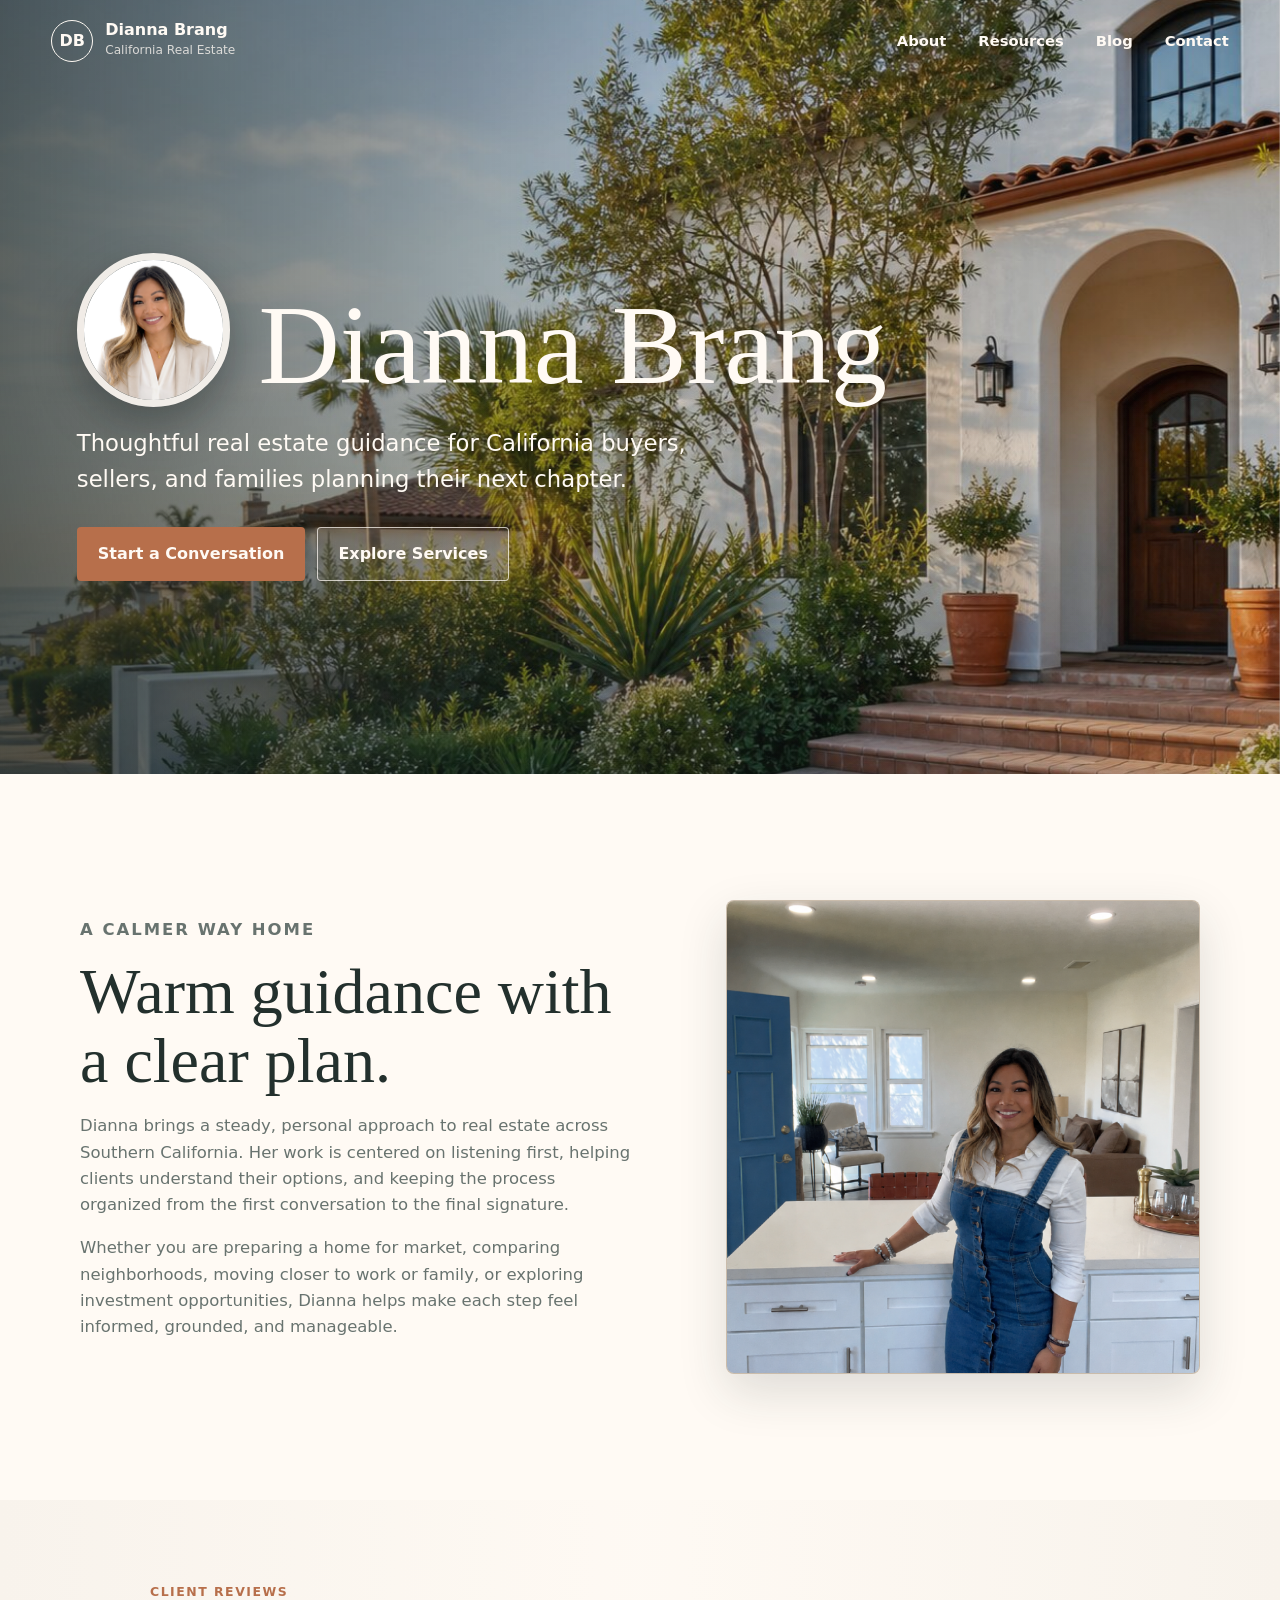
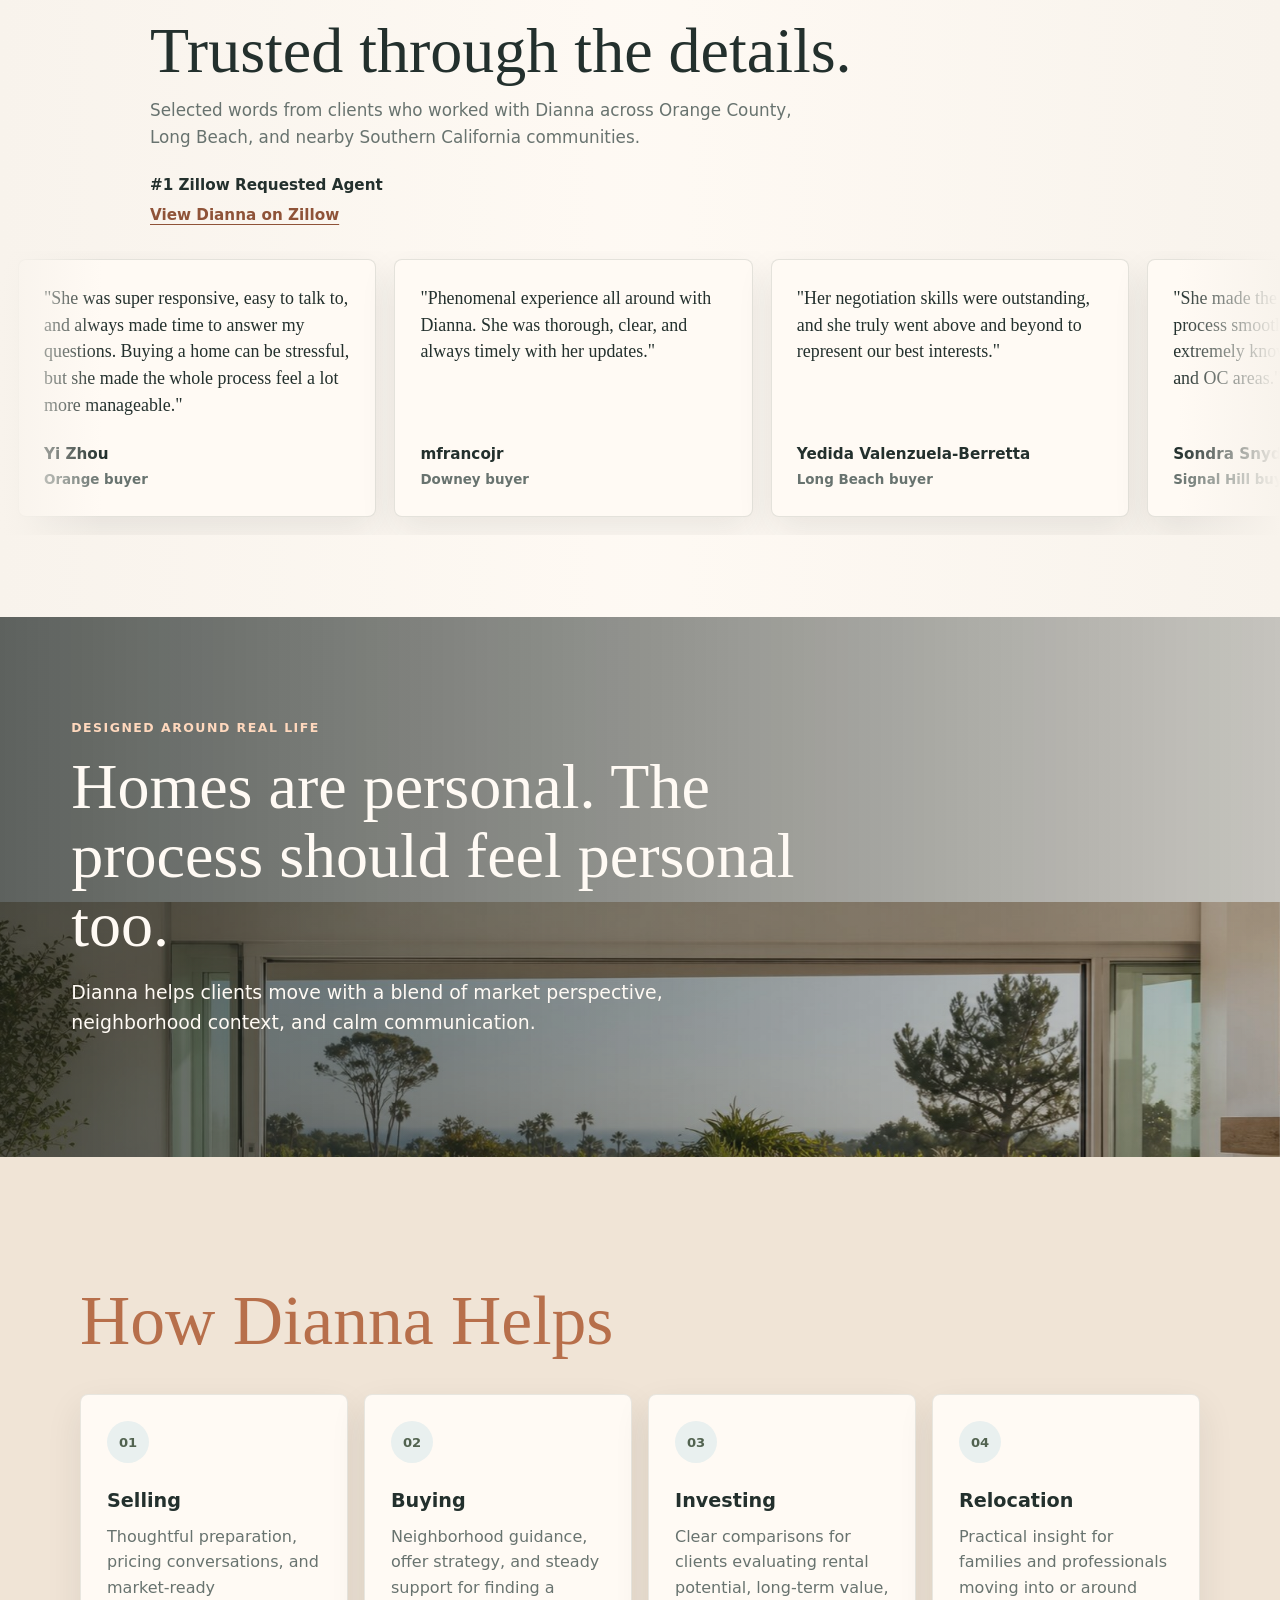
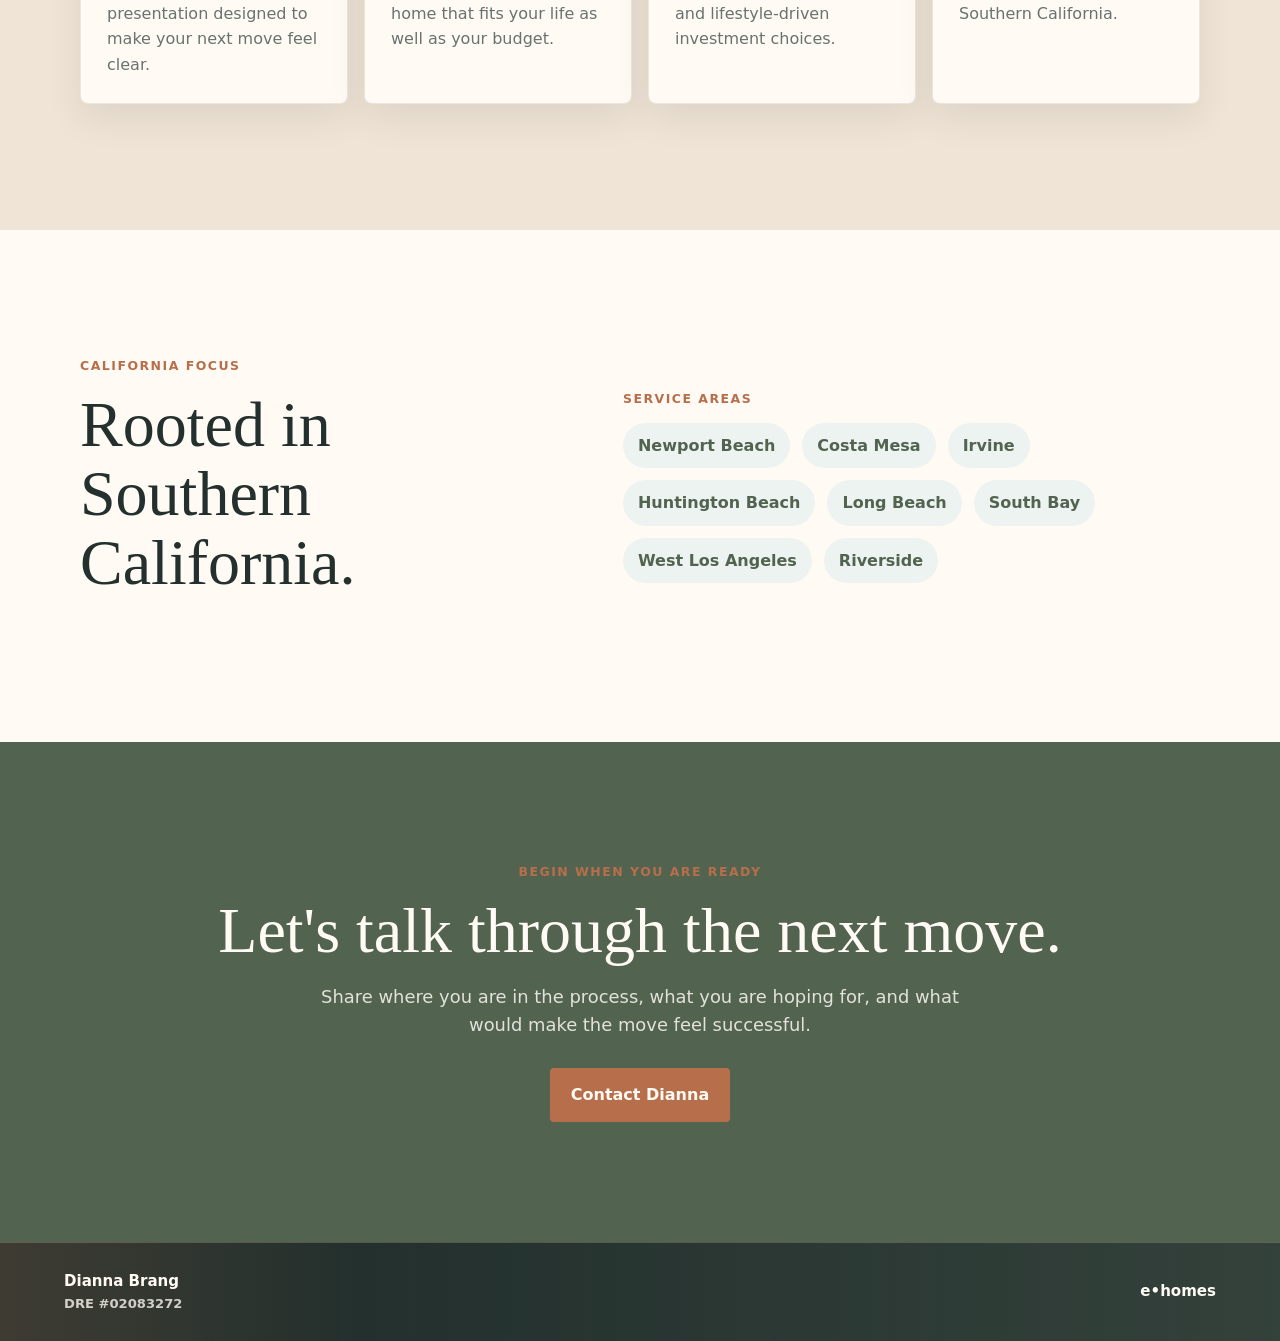
==== commit f117a4f3: "adding connect page" ====
--- a/index.html
+++ b/index.html
@@ -1,6 +1,15 @@
 <!doctype html>
 <html lang="en">
   <head>
+    <!-- Google tag (gtag.js) -->
+    <script async src="https://www.googletagmanager.com/gtag/js?id=G-94JKZE84QY"></script>
+    <script>
+      window.dataLayer = window.dataLayer || [];
+      function gtag(){dataLayer.push(arguments);}
+      gtag('js', new Date());
+
+      gtag('config', 'G-94JKZE84QY');
+    </script>
     <meta charset="utf-8">
     <meta name="viewport" content="width=device-width, initial-scale=1">
     <meta
@@ -35,7 +44,7 @@
         <div class="hero-shade" aria-hidden="true"></div>
         <div class="hero-content">
           <div class="hero-heading">
-            <img class="hero-portrait" src="./media/profile_pic.jpg" alt="Portrait of Dianna Brang">
+            <img class="hero-portrait" src="./media/profile_pic-640.png" alt="Portrait of Dianna Brang">
             <h1>Dianna Brang</h1>
           </div>
           <p class="hero-copy">
--- a/assets/css/styles.css
+++ b/assets/css/styles.css
@@ -1020,6 +1020,96 @@
   background:
     linear-gradient(125deg, rgba(35, 48, 45, 0.86), rgba(109, 150, 164, 0.64)),
     url("../img/california-living-parallax.jpg") center / cover;
+}
+
+.connect-section {
+  padding-top: calc(var(--header-height) + clamp(48px, 7vw, 86px));
+  background: var(--ivory);
+}
+
+.connect-heading {
+  width: min(1120px, 100%);
+  margin: 0 auto clamp(28px, 5vw, 48px);
+}
+
+.connect-heading h1 {
+  font-size: clamp(2.4rem, 6vw, 4.7rem);
+}
+
+.connect-aside img {
+  aspect-ratio: 1;
+  object-fit: cover;
+}
+
+.connect-role {
+  margin-bottom: 4px;
+  color: var(--charcoal);
+  font-weight: 750;
+}
+
+.connect-affiliations {
+  margin-top: 0;
+  color: var(--sage-dark);
+  font-weight: 750;
+}
+
+.connect-panel {
+  display: grid;
+  gap: 22px;
+}
+
+.connect-actions {
+  display: grid;
+  grid-template-columns: repeat(2, minmax(0, 1fr));
+  gap: 14px;
+  padding: clamp(22px, 4vw, 38px);
+  border: 1px solid var(--line);
+  border-radius: 8px;
+  background: var(--warm-white);
+  box-shadow: var(--shadow);
+}
+
+.connect-actions .button:first-child {
+  grid-column: 1 / -1;
+}
+
+.connect-button {
+  border-color: rgba(35, 48, 45, 0.16);
+  background: #fffdf9;
+  color: var(--charcoal);
+}
+
+.connect-button:hover,
+.connect-button:focus-visible {
+  border-color: rgba(183, 111, 75, 0.46);
+  background: rgba(183, 111, 75, 0.08);
+}
+
+.connect-details {
+  padding: clamp(22px, 4vw, 34px);
+  border: 1px solid var(--line);
+  border-radius: 8px;
+  background: var(--warm-white);
+}
+
+.connect-details p {
+  margin: 0;
+  color: var(--muted);
+}
+
+.connect-details strong {
+  color: var(--charcoal);
+}
+
+.connect-details a {
+  color: var(--terracotta-dark);
+  font-weight: 750;
+  text-underline-offset: 4px;
+}
+
+.connect-disclaimer {
+  margin-top: 18px !important;
+  font-size: 0.86rem;
 }
 
 .blog-list-section {
@@ -1354,6 +1444,10 @@
     position: static;
   }
 
+  .connect-actions {
+    grid-template-columns: 1fr;
+  }
+
   .blog-card-image {
     min-height: 250px;
   }
